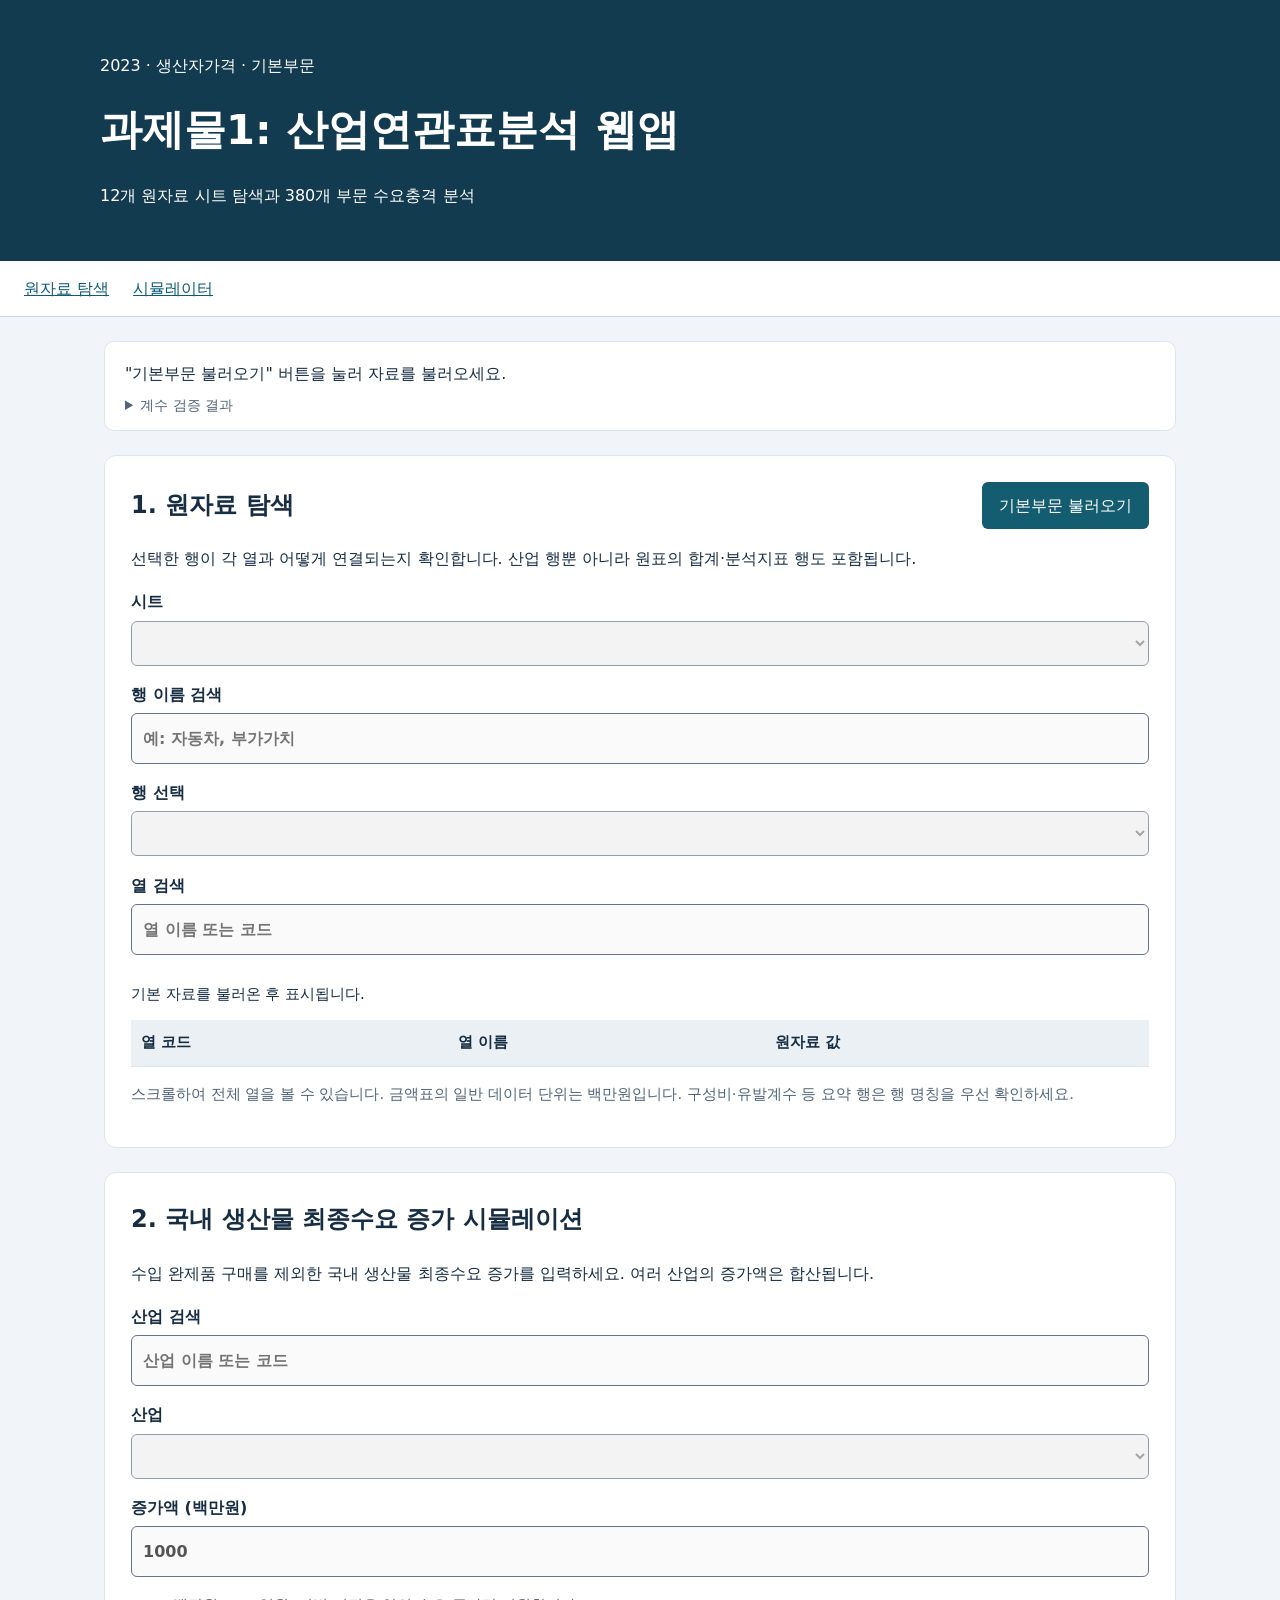
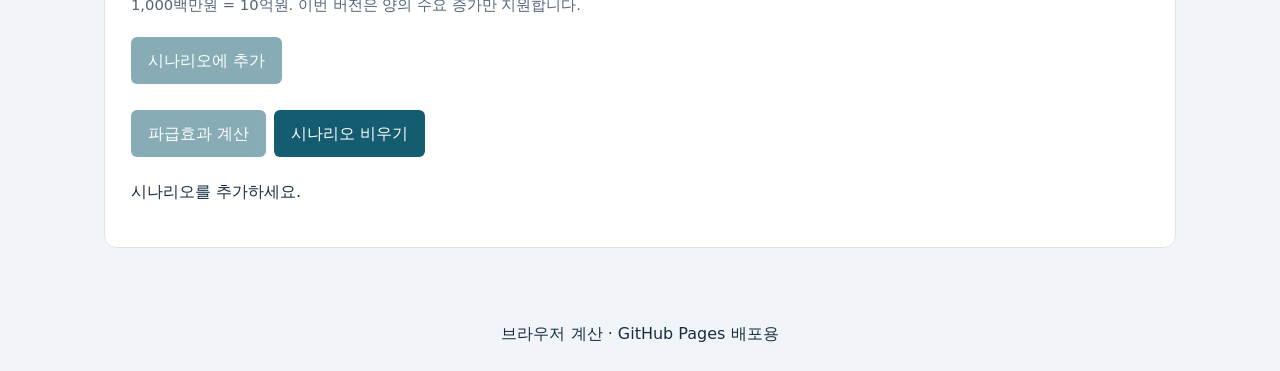
==== index.html @ 158a43f8 "Add files via upload" ====
<!DOCTYPE html>

<html lang="ko"><head><meta charset="utf-8"/><meta content="width=device-width,initial-scale=1" name="viewport"/><title>과제물1: 산업연관표분석 웹앱</title><link href="./style.css" rel="stylesheet"/><script defer="" src="./app.js"></script></head>
<body><header><p>2023 · 생산자가격 · 기본부문</p><h1>과제물1: 산업연관표분석 웹앱</h1><p>12개 원자료 시트 탐색과 380개 부문 수요충격 분석</p></header>
<nav aria-label="주요 메뉴"><a href="#explorer">원자료 탐색</a><a href="#simulation">시뮬레이터</a></nav><main>
<aside aria-label="분석 준비 상태" class="loading-status"><p id="status" role="status">"기본부문 불러오기" 버튼을 눌러 자료를 불러오세요.</p><details><summary>계수 검증 결과</summary><pre id="validation">아직 자료를 불러오지 않았습니다.</pre></details></aside>
<section id="explorer"><div class="section-heading"><h2>1. 원자료 탐색</h2><button id="load-basic" type="button">기본부문 불러오기</button></div><p>선택한 행이 각 열과 어떻게 연결되는지 확인합니다. 산업 행뿐 아니라 원표의 합계·분석지표 행도 포함됩니다.</p><label>시트<select disabled="" id="sheet"></select></label><label>행 이름 검색<input disabled="" id="row-search" placeholder="예: 자동차, 부가가치"/></label><label>행 선택<select disabled="" id="row"></select></label><p id="unit"></p><label>열 검색<input disabled="" id="col-search" placeholder="열 이름 또는 코드"/></label><div class="scroll"><table><caption id="explore-caption">기본 자료를 불러온 후 표시됩니다.</caption><thead><tr><th>열 코드</th><th>열 이름</th><th>원자료 값</th></tr></thead><tbody id="cells"></tbody></table></div><p class="note">스크롤하여 전체 열을 볼 수 있습니다. 금액표의 일반 데이터 단위는 백만원입니다. 구성비·유발계수 등 요약 행은 행 명칭을 우선 확인하세요.</p></section>
<section id="simulation"><h2>2. 국내 생산물 최종수요 증가 시뮬레이션</h2><p>수입 완제품 구매를 제외한 국내 생산물 최종수요 증가를 입력하세요. 여러 산업의 증가액은 합산됩니다.</p><label>산업 검색<input disabled="" id="sector-search" placeholder="산업 이름 또는 코드"/></label><form id="scenario"><label>산업<select disabled="" id="sector" required=""></select></label><label>증가액 (백만원)<input disabled="" id="amount" min="0.01" required="" step="any" type="number" value="1000"/></label><p class="note">1,000백만원 = 10억원. 이번 버전은 양의 수요 증가만 지원합니다.</p><button disabled="" id="add">시나리오에 추가</button></form><ul id="basket"></ul><button disabled="" id="run">파급효과 계산</button><button id="clear">시나리오 비우기</button><p id="sim-status" role="status">시나리오를 추가하세요.</p><div hidden="" id="results"><div class="cards" id="cards"></div><h3>생산유발액 상위 15개 산업</h3><div id="bars"></div><button id="download">전체 380개 산업 CSV 다운로드</button><div class="scroll"><table><caption>산업별 유발액 — 백만원, 생산유발액 내림차순</caption><thead><tr><th>코드</th><th>산업</th><th>생산</th><th>수입</th><th>부가가치</th></tr></thead><tbody id="result-rows"></tbody></table></div></div></section>
</main><footer>브라우저 계산 · GitHub Pages 배포용</footer></body></html>
---- style.css ----
*{box-sizing:border-box}html{scroll-behavior:smooth}body{margin:0;font-family:system-ui,sans-serif;background:#f1f5f9;color:#172d42;line-height:1.7}header{background:#123b50;color:white;padding:36px max(24px,calc((100vw - 1080px)/2))}header h1{font-size:clamp(1.7rem,4vw,2.6rem);margin:6px 0}nav{display:flex;gap:24px;flex-wrap:wrap;padding:14px 24px;background:#fff;border-bottom:1px solid #cbd5e1}a{color:#0d5c73}main{max-width:1120px;margin:auto;padding:24px}section{background:white;border:1px solid #dce5eb;border-radius:12px;margin-bottom:24px;padding:26px;scroll-margin-top:20px}h2{margin-top:0}label{display:block;margin:15px 0;font-weight:600}input,select{display:block;width:100%;padding:11px;border:1px solid #64748b;border-radius:6px;font:inherit;margin-top:5px}button{font:inherit;cursor:pointer;padding:10px 17px;background:#145c70;color:white;border:0;border-radius:6px;margin:5px 8px 5px 0}button:disabled{opacity:.5;cursor:wait}:focus-visible{outline:3px solid #b65c00;outline-offset:3px}.note{color:#526478;font-size:.92rem}#status{background:#eaf5f5;padding:14px;border-radius:8px}.scroll{overflow:auto;max-height:460px}table{width:100%;border-collapse:collapse;font-size:.94rem}th,td{padding:10px;border-bottom:1px solid #dce5eb;text-align:left}thead{position:sticky;top:0;background:#eaf0f4}td:last-child{font-variant-numeric:tabular-nums}caption{text-align:left;padding:12px 0}.cards{display:grid;grid-template-columns:repeat(auto-fit,minmax(180px,1fr));gap:12px}.card{padding:16px;background:#edf6f7;border-radius:8px}.card strong{display:block;font-size:1.5rem}.bar{margin:12px 0}.track{background:#edf2f7;border-radius:4px;height:12px}.fill{height:12px;background:#168179;border-radius:4px}pre{white-space:pre-wrap;overflow-wrap:anywhere;background:#f1f5f9;padding:15px}footer{text-align:center;padding:24px}#basket button{font-size:.85rem} @media(max-width:600px){main{padding:12px}section{padding:18px}nav{gap:14px}}
.loading-status{background:#fff;border:1px solid #dce5eb;border-radius:10px;padding:12px 20px;margin-bottom:24px}.loading-status #status{margin:0;background:transparent;padding:6px 0}.loading-status details{font-size:.9rem;color:#526478}

.section-heading{display:flex;align-items:center;justify-content:space-between;gap:16px;flex-wrap:wrap;margin-bottom:14px}.section-heading h2{margin:0}.section-heading button{margin:0;white-space:nowrap}
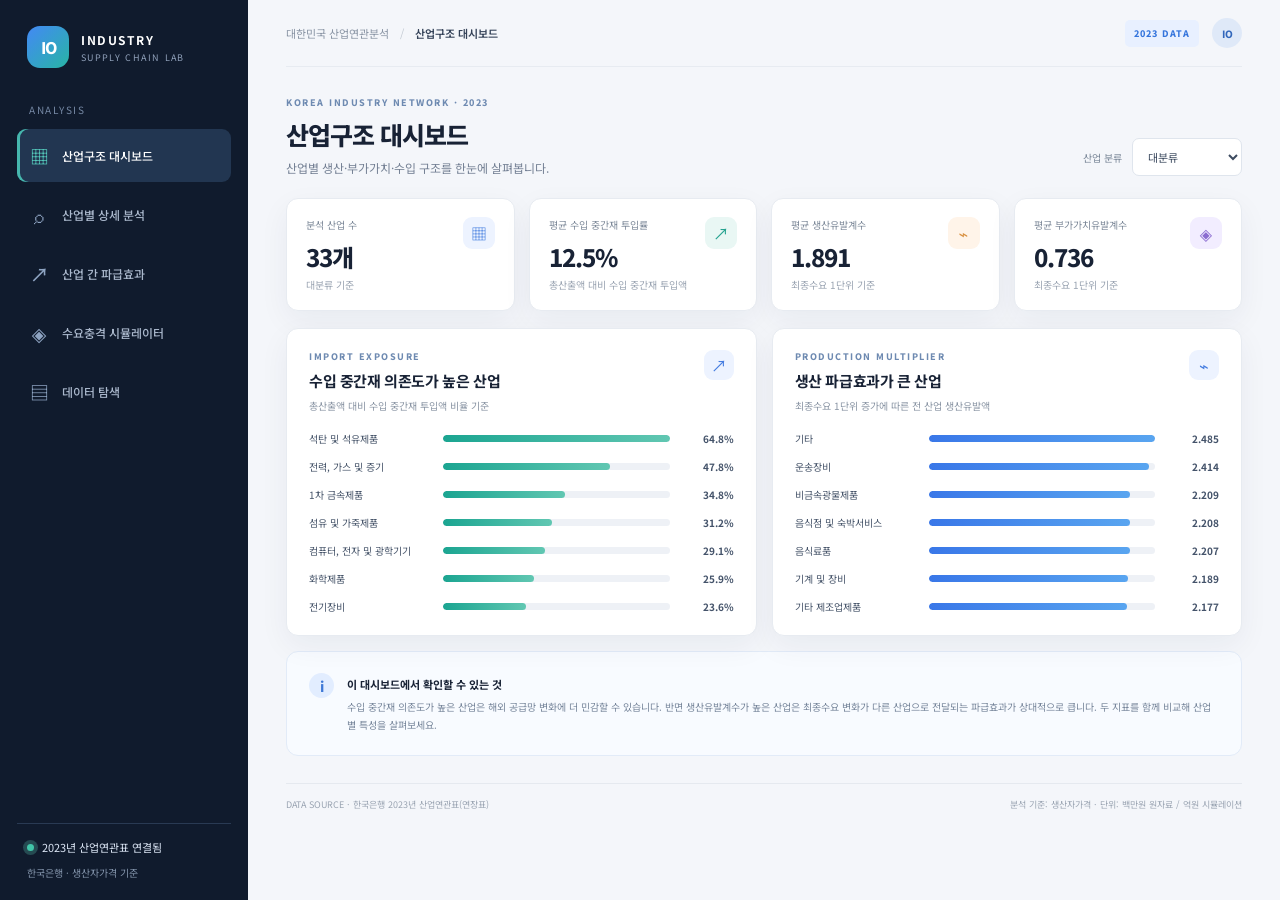
==== commit 509726fc: "Add files via upload" ====
--- a/index.html
+++ b/index.html
@@ -1,9 +1,110 @@
-<!DOCTYPE html>
+<!doctype html>
+<html lang="ko">
+<head>
+  <meta charset="utf-8">
+  <meta name="viewport" content="width=device-width, initial-scale=1">
+  <meta name="theme-color" content="#101b2d">
+  <title>산업 공급망 인사이트 | 2023 산업연관분석</title>
+  <link rel="stylesheet" href="style.css">
+</head>
+<body>
+  <div class="app-shell">
+    <aside class="sidebar">
+      <a class="brand" href="#overview" aria-label="홈">
+        <span class="brand-mark">IO</span>
+        <span><b>INDUSTRY</b><small>SUPPLY CHAIN LAB</small></span>
+      </a>
+      <div class="side-caption">ANALYSIS</div>
+      <nav class="nav-list" aria-label="주요 메뉴">
+        <button class="nav-item active" data-view="overview"><span>▦</span> 산업구조 대시보드</button>
+        <button class="nav-item" data-view="industry"><span>⌕</span> 산업별 상세 분석</button>
+        <button class="nav-item" data-view="effects"><span>↗</span> 산업 간 파급효과</button>
+        <button class="nav-item" data-view="simulator"><span>◈</span> 수요충격 시뮬레이터</button>
+        <button class="nav-item" data-view="data"><span>▤</span> 데이터 탐색</button>
+      </nav>
+      <div class="sidebar-bottom">
+        <div class="data-status"><i></i><span>2023년 산업연관표 연결됨</span></div>
+        <small>한국은행 · 생산자가격 기준</small>
+      </div>
+    </aside>
 
-<html lang="ko"><head><meta charset="utf-8"/><meta content="width=device-width,initial-scale=1" name="viewport"/><title>과제물1: 산업연관표분석 웹앱</title><link href="./style.css" rel="stylesheet"/><script defer="" src="./app.js"></script></head>
-<body><header><p>2023 · 생산자가격 · 기본부문</p><h1>과제물1: 산업연관표분석 웹앱</h1><p>12개 원자료 시트 탐색과 380개 부문 수요충격 분석</p></header>
-<nav aria-label="주요 메뉴"><a href="#explorer">원자료 탐색</a><a href="#simulation">시뮬레이터</a></nav><main>
-<aside aria-label="분석 준비 상태" class="loading-status"><p id="status" role="status">"기본부문 불러오기" 버튼을 눌러 자료를 불러오세요.</p><details><summary>계수 검증 결과</summary><pre id="validation">아직 자료를 불러오지 않았습니다.</pre></details></aside>
-<section id="explorer"><div class="section-heading"><h2>1. 원자료 탐색</h2><button id="load-basic" type="button">기본부문 불러오기</button></div><p>선택한 행이 각 열과 어떻게 연결되는지 확인합니다. 산업 행뿐 아니라 원표의 합계·분석지표 행도 포함됩니다.</p><label>시트<select disabled="" id="sheet"></select></label><label>행 이름 검색<input disabled="" id="row-search" placeholder="예: 자동차, 부가가치"/></label><label>행 선택<select disabled="" id="row"></select></label><p id="unit"></p><label>열 검색<input disabled="" id="col-search" placeholder="열 이름 또는 코드"/></label><div class="scroll"><table><caption id="explore-caption">기본 자료를 불러온 후 표시됩니다.</caption><thead><tr><th>열 코드</th><th>열 이름</th><th>원자료 값</th></tr></thead><tbody id="cells"></tbody></table></div><p class="note">스크롤하여 전체 열을 볼 수 있습니다. 금액표의 일반 데이터 단위는 백만원입니다. 구성비·유발계수 등 요약 행은 행 명칭을 우선 확인하세요.</p></section>
-<section id="simulation"><h2>2. 국내 생산물 최종수요 증가 시뮬레이션</h2><p>수입 완제품 구매를 제외한 국내 생산물 최종수요 증가를 입력하세요. 여러 산업의 증가액은 합산됩니다.</p><label>산업 검색<input disabled="" id="sector-search" placeholder="산업 이름 또는 코드"/></label><form id="scenario"><label>산업<select disabled="" id="sector" required=""></select></label><label>증가액 (백만원)<input disabled="" id="amount" min="0.01" required="" step="any" type="number" value="1000"/></label><p class="note">1,000백만원 = 10억원. 이번 버전은 양의 수요 증가만 지원합니다.</p><button disabled="" id="add">시나리오에 추가</button></form><ul id="basket"></ul><button disabled="" id="run">파급효과 계산</button><button id="clear">시나리오 비우기</button><p id="sim-status" role="status">시나리오를 추가하세요.</p><div hidden="" id="results"><div class="cards" id="cards"></div><h3>생산유발액 상위 15개 산업</h3><div id="bars"></div><button id="download">전체 380개 산업 CSV 다운로드</button><div class="scroll"><table><caption>산업별 유발액 — 백만원, 생산유발액 내림차순</caption><thead><tr><th>코드</th><th>산업</th><th>생산</th><th>수입</th><th>부가가치</th></tr></thead><tbody id="result-rows"></tbody></table></div></div></section>
-</main><footer>브라우저 계산 · GitHub Pages 배포용</footer></body></html>
+    <main class="main-content">
+      <header class="topbar">
+        <div class="crumb">대한민국 산업연관분석 <span>/</span> <b id="crumb-current">산업구조 대시보드</b></div>
+        <div class="top-meta"><span class="year-pill">2023 DATA</span><span class="avatar">IO</span></div>
+      </header>
+
+      <section class="page-heading">
+        <div><div class="eyebrow">KOREA INDUSTRY NETWORK · 2023</div><h1 id="page-title">산업구조 대시보드</h1><p id="page-desc">산업별 생산·부가가치·수입 구조를 한눈에 살펴봅니다.</p></div>
+        <label class="level-control">산업 분류
+          <select id="level-select">
+            <option value="대분류">대분류</option><option value="중분류">중분류</option><option value="소분류">소분류</option><option value="기본부문">기본부문</option>
+          </select>
+        </label>
+      </section>
+
+      <div id="loading" class="loading-panel">산업연관표 데이터를 불러오는 중입니다…</div>
+      <div id="app-content" hidden>
+        <section class="view active" id="view-overview">
+          <div class="stat-grid" id="overview-stats"></div>
+          <div class="content-grid two-col">
+            <article class="panel">
+              <div class="panel-head"><div><span class="eyebrow">IMPORT EXPOSURE</span><h2>수입 중간재 의존도가 높은 산업</h2></div><span class="panel-icon">↗</span></div>
+              <p class="panel-sub">총산출액 대비 수입 중간재 투입액 비율 기준</p>
+              <div id="top-import" class="bar-list"></div>
+            </article>
+            <article class="panel">
+              <div class="panel-head"><div><span class="eyebrow">PRODUCTION MULTIPLIER</span><h2>생산 파급효과가 큰 산업</h2></div><span class="panel-icon">⌁</span></div>
+              <p class="panel-sub">최종수요 1단위 증가에 따른 전 산업 생산유발액</p>
+              <div id="top-production" class="bar-list"></div>
+            </article>
+          </div>
+          <article class="panel insight-panel"><div class="insight-icon">i</div><div><b>이 대시보드에서 확인할 수 있는 것</b><p>수입 중간재 의존도가 높은 산업은 해외 공급망 변화에 더 민감할 수 있습니다. 반면 생산유발계수가 높은 산업은 최종수요 변화가 다른 산업으로 전달되는 파급효과가 상대적으로 큽니다. 두 지표를 함께 비교해 산업별 특성을 살펴보세요.</p></div></article>
+        </section>
+
+        <section class="view" id="view-industry">
+          <article class="panel selector-panel">
+            <div><span class="eyebrow">INDUSTRY PROFILE</span><h2>분석할 산업을 선택하세요</h2><p class="panel-sub">산업명 또는 분류 코드를 검색할 수 있습니다.</p></div>
+            <div class="search-wrap"><span>⌕</span><input id="industry-search" type="search" placeholder="예: 반도체, 자동차, 261" autocomplete="off"><select id="industry-select" aria-label="산업 선택"></select></div>
+          </article>
+          <div id="industry-profile"></div>
+        </section>
+
+        <section class="view" id="view-effects">
+          <article class="panel">
+            <div class="panel-head"><div><span class="eyebrow">INDUSTRY LINKAGE</span><h2>산업별 파급효과 순위</h2><p class="panel-sub">선택한 지표를 기준으로 산업을 비교합니다.</p></div></div>
+            <div class="toolbar"><label>비교 지표<select id="effect-metric"><option value="productionMultiplier">생산유발계수</option><option value="valueAddedMultiplier">부가가치유발계수</option><option value="importMultiplier">수입유발계수</option><option value="importInputRatio">수입 중간재 투입률</option></select></label><label>표시 개수<select id="effect-count"><option>10</option><option>15</option><option>20</option></select></label></div>
+            <div id="effect-ranking" class="bar-list ranking-list"></div>
+          </article>
+          <div class="note-line">※ 유발계수는 해당 산업의 최종수요 1단위 증가에 의해 직·간접적으로 유발되는 금액의 크기를 나타냅니다.</div>
+        </section>
+
+        <section class="view" id="view-simulator">
+          <div class="sim-layout">
+            <article class="panel sim-input">
+              <span class="eyebrow">DEMAND SHOCK MODEL</span><h2>최종수요 변화 설정</h2><p class="panel-sub">특정 산업의 최종수요가 증가했을 때의 산업 간 파급효과를 계산합니다.</p>
+              <label class="field-label" for="sim-industry">대상 산업</label><select id="sim-industry"></select>
+              <label class="field-label" for="shock-amount">최종수요 증가액 <small>(억원)</small></label><div class="amount-input"><input id="shock-amount" type="number" min="1" max="1000000" value="100" step="10"><span>억원</span></div>
+              <div class="quick-values"><button data-amount="50">50억</button><button data-amount="100">100억</button><button data-amount="500">500억</button><button data-amount="1000">1,000억</button></div>
+              <button id="run-simulation" class="primary-btn">파급효과 계산하기 <span>→</span></button>
+              <p class="tiny-note">2023년 산업연관표에 공표된 생산·부가가치·수입 유발계수를 사용합니다. 가격·기술구조가 일정하다는 산업연관분석의 가정에 따른 정태적 시뮬레이션입니다.</p>
+            </article>
+            <div class="sim-results" id="simulation-results"></div>
+          </div>
+        </section>
+
+        <section class="view" id="view-data">
+          <article class="panel">
+            <div class="panel-head"><div><span class="eyebrow">DATA EXPLORER</span><h2>산업별 지표 데이터</h2><p class="panel-sub">분류별 산업 지표를 검색하고 CSV 파일로 내려받을 수 있습니다.</p></div><button id="download-csv" class="secondary-btn">↓ CSV 다운로드</button></div>
+            <div class="toolbar"><label>산업 검색<input id="table-search" type="search" placeholder="산업명 또는 코드"></label><label>정렬 기준<select id="table-sort"><option value="importInputRatio">수입 중간재 투입률</option><option value="productionMultiplier">생산유발계수</option><option value="valueAddedMultiplier">부가가치유발계수</option><option value="importMultiplier">수입유발계수</option><option value="name">산업명</option></select></label></div>
+            <div class="table-wrap"><table><thead><tr><th>코드</th><th>산업명</th><th>생산유발</th><th>부가가치유발</th><th>수입유발</th><th>수입투입률</th></tr></thead><tbody id="data-table-body"></tbody></table></div>
+            <div id="table-count" class="table-foot"></div>
+          </article>
+        </section>
+      </div>
+      <footer class="footer"><span>DATA SOURCE · 한국은행 2023년 산업연관표(연장표)</span><span>분석 기준: 생산자가격 · 단위: 백만원 원자료 / 억원 시뮬레이션</span></footer>
+    </main>
+  </div>
+  <script src="app.js"></script>
+</body>
+</html>
--- a/style.css
+++ b/style.css
@@ -1,4 +1,5 @@
-*{box-sizing:border-box}html{scroll-behavior:smooth}body{margin:0;font-family:system-ui,sans-serif;background:#f1f5f9;color:#172d42;line-height:1.7}header{background:#123b50;color:white;padding:36px max(24px,calc((100vw - 1080px)/2))}header h1{font-size:clamp(1.7rem,4vw,2.6rem);margin:6px 0}nav{display:flex;gap:24px;flex-wrap:wrap;padding:14px 24px;background:#fff;border-bottom:1px solid #cbd5e1}a{color:#0d5c73}main{max-width:1120px;margin:auto;padding:24px}section{background:white;border:1px solid #dce5eb;border-radius:12px;margin-bottom:24px;padding:26px;scroll-margin-top:20px}h2{margin-top:0}label{display:block;margin:15px 0;font-weight:600}input,select{display:block;width:100%;padding:11px;border:1px solid #64748b;border-radius:6px;font:inherit;margin-top:5px}button{font:inherit;cursor:pointer;padding:10px 17px;background:#145c70;color:white;border:0;border-radius:6px;margin:5px 8px 5px 0}button:disabled{opacity:.5;cursor:wait}:focus-visible{outline:3px solid #b65c00;outline-offset:3px}.note{color:#526478;font-size:.92rem}#status{background:#eaf5f5;padding:14px;border-radius:8px}.scroll{overflow:auto;max-height:460px}table{width:100%;border-collapse:collapse;font-size:.94rem}th,td{padding:10px;border-bottom:1px solid #dce5eb;text-align:left}thead{position:sticky;top:0;background:#eaf0f4}td:last-child{font-variant-numeric:tabular-nums}caption{text-align:left;padding:12px 0}.cards{display:grid;grid-template-columns:repeat(auto-fit,minmax(180px,1fr));gap:12px}.card{padding:16px;background:#edf6f7;border-radius:8px}.card strong{display:block;font-size:1.5rem}.bar{margin:12px 0}.track{background:#edf2f7;border-radius:4px;height:12px}.fill{height:12px;background:#168179;border-radius:4px}pre{white-space:pre-wrap;overflow-wrap:anywhere;background:#f1f5f9;padding:15px}footer{text-align:center;padding:24px}#basket button{font-size:.85rem} @media(max-width:600px){main{padding:12px}section{padding:18px}nav{gap:14px}}
-.loading-status{background:#fff;border:1px solid #dce5eb;border-radius:10px;padding:12px 20px;margin-bottom:24px}.loading-status #status{margin:0;background:transparent;padding:6px 0}.loading-status details{font-size:.9rem;color:#526478}
-
-.section-heading{display:flex;align-items:center;justify-content:space-between;gap:16px;flex-wrap:wrap;margin-bottom:14px}.section-heading h2{margin:0}.section-heading button{margin:0;white-space:nowrap}
+@import url('https://fonts.googleapis.com/css2?family=Noto+Sans+KR:wght@400;500;600;700;800&display=swap');
+:root{--navy:#101b2d;--navy2:#182840;--ink:#182235;--muted:#748094;--line:#e7ebf1;--bg:#f4f6fa;--blue:#3977e8;--teal:#1eaa9a;--orange:#e79b48;--red:#d76d65;--white:#fff;--shadow:0 10px 30px rgba(22,39,66,.055)}
+*{box-sizing:border-box}body{margin:0;background:var(--bg);color:var(--ink);font-family:'Noto Sans KR',system-ui,sans-serif;font-size:14px}.app-shell{min-height:100vh;display:flex}.sidebar{width:248px;background:var(--navy);color:#eaf0fa;padding:26px 17px 20px;display:flex;flex-direction:column;flex-shrink:0}.brand{display:flex;align-items:center;gap:12px;padding:0 10px 34px;color:white;text-decoration:none}.brand-mark{width:42px;height:42px;border-radius:13px;background:linear-gradient(135deg,#4389f5,#28b5a5);display:grid;place-items:center;font-size:16px;font-weight:800;letter-spacing:-1px}.brand b{display:block;font-size:12px;letter-spacing:1.5px}.brand small{display:block;color:#91a2bb;font-size:9px;letter-spacing:1.35px;margin-top:3px}.side-caption{font-size:10px;letter-spacing:1.7px;color:#7588a4;padding:0 12px 12px}.nav-list{display:grid;gap:6px}.nav-item{border:0;background:transparent;color:#aab8cc;text-align:left;padding:13px 12px;border-radius:9px;font:inherit;font-size:12px;font-weight:500;cursor:pointer;display:flex;align-items:center;gap:13px;transition:.2s}.nav-item span{font-size:19px;width:20px;text-align:center;color:#8ea4c2}.nav-item:hover,.nav-item.active{background:#223651;color:white}.nav-item.active{box-shadow:inset 3px 0 #46b7ae}.nav-item.active span{color:#54c7ba}.sidebar-bottom{margin-top:auto;padding:15px 10px 0;border-top:1px solid #293a53}.data-status{display:flex;align-items:center;gap:8px;font-size:11px;color:#dce6f5}.data-status i{width:7px;height:7px;border-radius:50%;background:#41c6a9;box-shadow:0 0 0 4px #254b52}.sidebar-bottom small{display:block;color:#8293aa;font-size:10px;margin-top:10px}.main-content{min-width:0;flex:1;padding:0 38px 24px;max-width:1600px;margin:0 auto}.topbar{height:67px;display:flex;align-items:center;justify-content:space-between;border-bottom:1px solid #e7ebf1}.crumb{font-size:11px;color:#8994a4}.crumb span{padding:0 8px;color:#c2c9d2}.crumb b{color:#344258;font-weight:600}.top-meta{display:flex;align-items:center;gap:13px}.year-pill{font-size:9px;font-weight:800;letter-spacing:1px;color:#3474dc;background:#e8f0ff;border-radius:5px;padding:7px 9px}.avatar{width:30px;height:30px;background:#dfe9f8;color:#3267bb;border-radius:50%;display:grid;place-items:center;font-size:10px;font-weight:800}.page-heading{display:flex;justify-content:space-between;align-items:end;padding:29px 0 22px}.eyebrow{display:block;font-size:9px;font-weight:800;letter-spacing:1.5px;color:#6e8ab1;margin-bottom:7px}.page-heading h1{font-size:25px;letter-spacing:-1px;margin:0;font-weight:800}.page-heading p{margin:7px 0 0;color:var(--muted);font-size:12px}.level-control{font-size:10px;color:#7a8798;display:flex;align-items:center;gap:10px}.level-control select{min-width:110px}.loading-panel{background:white;padding:40px;text-align:center;border:1px solid var(--line);border-radius:12px;color:#748094}.view{display:none}.view.active{display:block}.stat-grid{display:grid;grid-template-columns:repeat(4,minmax(0,1fr));gap:14px;margin-bottom:17px}.stat-card{background:white;border:1px solid var(--line);border-radius:12px;padding:18px 19px;box-shadow:var(--shadow)}.stat-label{font-size:10px;color:#7d8999}.stat-value{font-size:24px;font-weight:800;letter-spacing:-1px;margin:7px 0 3px}.stat-caption{font-size:10px;color:#9aa4b2}.stat-icon{float:right;width:32px;height:32px;border-radius:9px;display:grid;place-items:center;font-size:16px;background:#edf3ff;color:#467fe0}.stat-card:nth-child(2) .stat-icon{background:#e9f7f4;color:#24a28f}.stat-card:nth-child(3) .stat-icon{background:#fff4e9;color:#d99142}.stat-card:nth-child(4) .stat-icon{background:#f2edff;color:#8a6bd0}.content-grid{display:grid;gap:15px}.two-col{grid-template-columns:1fr 1fr}.panel{background:white;border:1px solid var(--line);border-radius:12px;padding:21px 22px;box-shadow:var(--shadow);min-width:0}.panel-head{display:flex;justify-content:space-between;align-items:start;gap:15px}.panel h2{font-size:15px;letter-spacing:-.4px;margin:0;font-weight:700}.panel-sub{font-size:10px;color:#8a95a4;margin:7px 0 17px;line-height:1.6}.panel-icon{width:30px;height:30px;display:grid;place-items:center;border-radius:9px;background:#edf3ff;color:#447ce0;font-size:16px}.bar-list{display:grid;gap:13px}.bar-row{display:grid;grid-template-columns:minmax(100px,1.1fr) minmax(70px,2fr) 54px;align-items:center;gap:10px}.bar-name{font-size:10px;color:#47556a;white-space:nowrap;overflow:hidden;text-overflow:ellipsis}.bar-track{height:7px;border-radius:8px;background:#eef1f6;overflow:hidden}.bar-fill{height:100%;border-radius:8px;background:linear-gradient(90deg,#3977e8,#59a5f0)}.bar-fill.teal{background:linear-gradient(90deg,#1ba591,#61c7b2)}.bar-value{text-align:right;font-size:10px;font-weight:700;color:#44536a;font-variant-numeric:tabular-nums}.insight-panel{display:flex;gap:13px;align-items:flex-start;margin-top:15px;background:#f8fbff;border-color:#e2ebf8;box-shadow:none}.insight-icon{width:25px;height:25px;flex:none;border-radius:50%;background:#e2edff;color:#3e78d6;display:grid;place-items:center;font-weight:800}.insight-panel b{font-size:11px}.insight-panel p{margin:5px 0 0;color:#77869b;font-size:10px;line-height:1.8}.selector-panel{display:flex;align-items:center;justify-content:space-between;gap:20px;margin-bottom:15px}.search-wrap{display:flex;align-items:center;gap:8px;min-width:340px;border:1px solid #dfe5ed;border-radius:8px;padding:5px 8px}.search-wrap>span{font-size:19px;color:#8290a3}.search-wrap input{border:0;outline:0;min-width:90px;flex:1;font:inherit;font-size:11px}.search-wrap select{max-width:190px;border:0;background:#f5f7fa}.profile-grid{display:grid;grid-template-columns:repeat(3,1fr);gap:14px;margin-bottom:15px}.profile-kpi{background:white;border:1px solid var(--line);border-radius:11px;padding:16px 18px}.profile-kpi span{font-size:10px;color:#8390a1}.profile-kpi strong{display:block;font-size:22px;margin-top:5px;letter-spacing:-.7px}.profile-columns{display:grid;grid-template-columns:1fr 1fr;gap:15px}.list-table{width:100%;border-collapse:collapse}.list-table td{padding:10px 4px;border-bottom:1px solid #eff1f5;font-size:10px}.list-table tr:last-child td{border:0}.list-table td:last-child{text-align:right;font-weight:700;color:#40536e;font-variant-numeric:tabular-nums}.code-chip{display:inline-block;font-size:9px;padding:3px 6px;border-radius:4px;background:#f0f3f8;color:#728098;margin-right:6px}.toolbar{display:flex;align-items:end;gap:12px;margin:15px 0}.toolbar label{display:grid;gap:6px;font-size:10px;color:#78869a}.toolbar select,.toolbar input,.level-control select,.search-wrap select,.selector-panel select,.sim-input select{font:inherit;font-size:11px;color:#3d4b60;background:white;border:1px solid #dfe5ed;border-radius:7px;padding:9px 11px;outline:none}.ranking-list{margin-top:17px}.ranking-list .bar-row{grid-template-columns:30px minmax(120px,1.2fr) minmax(100px,2fr) 65px}.rank-number{font-size:10px;color:#9ba6b5;font-weight:700}.note-line{font-size:10px;color:#929dac;margin:12px 2px}.sim-layout{display:grid;grid-template-columns:minmax(280px,.85fr) minmax(0,1.5fr);gap:15px;align-items:start}.sim-input h2{margin-bottom:7px}.field-label{display:block;font-size:10px;font-weight:700;color:#526176;margin:17px 0 7px}.field-label small{font-weight:400;color:#8994a4}.sim-input>select{width:100%}.amount-input{display:flex;align-items:center;border:1px solid #dfe5ed;border-radius:8px;padding:0 12px}.amount-input input{width:100%;border:0;outline:0;padding:12px 0;font:inherit;font-size:20px;font-weight:700;color:#1e2b40}.amount-input span{font-size:11px;color:#8490a1}.quick-values{display:flex;gap:6px;margin:9px 0 17px}.quick-values button{border:1px solid #e1e6ed;background:#f8f9fb;border-radius:6px;padding:6px 10px;font-size:9px;color:#68778c;cursor:pointer}.quick-values button:hover{border-color:#9bb9ef;color:#3474dc}.primary-btn{width:100%;border:0;border-radius:8px;background:var(--navy2);color:white;padding:13px 15px;font:inherit;font-size:11px;font-weight:600;cursor:pointer;display:flex;justify-content:space-between;align-items:center}.primary-btn:hover{background:#28496e}.primary-btn span{font-size:16px}.tiny-note{font-size:9px;color:#9aa4b2;line-height:1.7;margin:14px 0 0}.sim-results{display:grid;gap:13px}.result-placeholder{background:white;border:1px dashed #d6deea;border-radius:12px;min-height:260px;display:grid;place-items:center;text-align:center;color:#8a97a9;padding:30px}.result-placeholder b{display:block;color:#53647b;font-size:12px;margin-bottom:6px}.result-cards{display:grid;grid-template-columns:repeat(3,1fr);gap:10px}.result-card{background:white;border:1px solid var(--line);border-radius:10px;padding:15px}.result-card span{font-size:9px;color:#8390a1}.result-card strong{display:block;font-size:19px;margin-top:7px;letter-spacing:-.5px}.result-card small{font-size:9px;color:#9ba5b2}.sim-breakdown{background:white;border:1px solid var(--line);border-radius:11px;padding:19px}.sim-breakdown h3{font-size:12px;margin:0 0 14px}.secondary-btn{background:#f7f9fc;border:1px solid #dfe5ed;color:#52647c;border-radius:7px;padding:8px 11px;font:inherit;font-size:10px;font-weight:500;cursor:pointer}.table-wrap{overflow:auto;border:1px solid #edf0f4;border-radius:8px}.table-wrap table{border-collapse:collapse;width:100%;min-width:680px}.table-wrap th{background:#f7f9fc;color:#718096;font-size:9px;font-weight:600;text-align:right;padding:11px 12px}.table-wrap th:nth-child(1),.table-wrap th:nth-child(2),.table-wrap td:nth-child(1),.table-wrap td:nth-child(2){text-align:left}.table-wrap td{border-top:1px solid #edf0f4;padding:10px 12px;text-align:right;font-size:10px;color:#506078;font-variant-numeric:tabular-nums}.table-wrap td:nth-child(2){font-weight:600;color:#35445a}.table-wrap tbody tr:hover{background:#f8fbff}.table-foot{font-size:9px;color:#98a2b0;text-align:right;margin-top:10px}.footer{display:flex;justify-content:space-between;gap:15px;color:#9aa4b2;font-size:9px;border-top:1px solid #e5e9ef;margin-top:27px;padding-top:14px}select:focus,input:focus{border-color:#8eb0ed!important;box-shadow:0 0 0 3px #eaf1ff}button:focus-visible{outline:3px solid #a8c6ff;outline-offset:2px}
+@media(max-width:1050px){.sidebar{width:210px}.main-content{padding:0 24px 20px}.stat-grid{grid-template-columns:repeat(2,1fr)}}
+@media(max-width:760px){.app-shell{display:block}.sidebar{width:100%;padding:12px 14px;display:block}.brand{padding:0 4px 12px}.brand-mark{width:34px;height:34px}.side-caption,.sidebar-bottom{display:none}.nav-list{display:flex;overflow-x:auto;gap:5px;padding-bottom:2px}.nav-item{white-space:nowrap;padding:9px 10px;font-size:10px}.nav-item span{font-size:15px;width:auto}.main-content{padding:0 14px 18px}.topbar{height:48px}.page-heading{padding:22px 0 17px;align-items:start;gap:10px}.page-heading h1{font-size:21px}.level-control{display:grid;gap:5px}.level-control select{min-width:85px}.stat-grid{gap:8px}.stat-card{padding:13px}.stat-value{font-size:20px}.two-col,.profile-columns,.sim-layout{grid-template-columns:1fr}.profile-grid{gap:8px}.profile-kpi{padding:12px}.profile-kpi strong{font-size:18px}.panel{padding:16px}.selector-panel{display:block}.search-wrap{min-width:0;margin-top:13px}.search-wrap select{max-width:130px}.result-cards{gap:7px}.result-card{padding:11px}.result-card strong{font-size:16px}.footer{display:grid}.bar-row{grid-template-columns:minmax(90px,1fr) minmax(50px,1.4fr) 48px}}
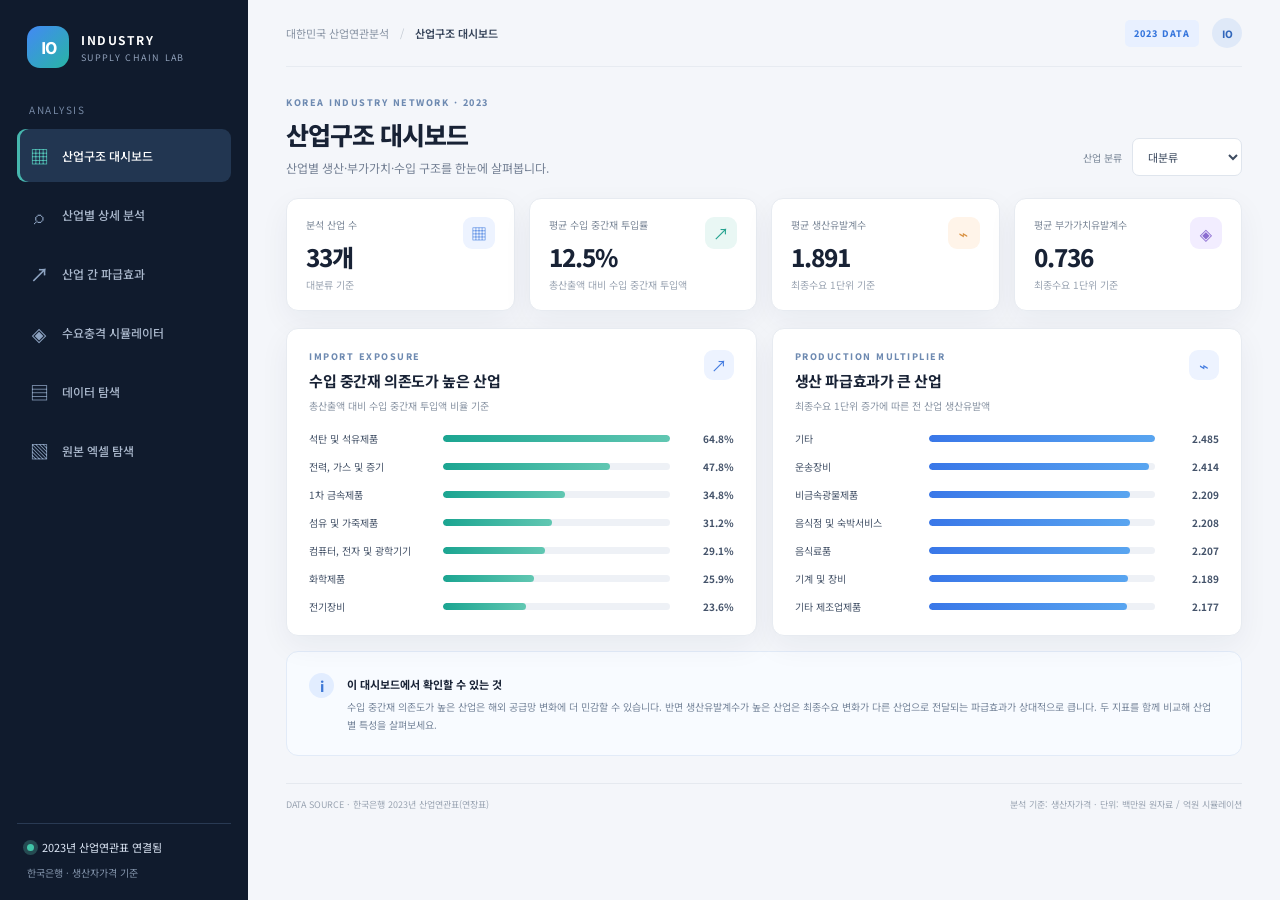
==== commit 318ed4a4: "Add files via upload" ====
--- a/index.html
+++ b/index.html
@@ -21,19 +21,18 @@
         <button class="nav-item" data-view="effects"><span>↗</span> 산업 간 파급효과</button>
         <button class="nav-item" data-view="simulator"><span>◈</span> 수요충격 시뮬레이터</button>
         <button class="nav-item" data-view="data"><span>▤</span> 데이터 탐색</button>
+        <a class="nav-item" href="excel-explorer.html" style="text-decoration:none"><span>▧</span> 원본 엑셀 탐색</a>
       </nav>
       <div class="sidebar-bottom">
         <div class="data-status"><i></i><span>2023년 산업연관표 연결됨</span></div>
         <small>한국은행 · 생산자가격 기준</small>
       </div>
     </aside>
-
     <main class="main-content">
       <header class="topbar">
         <div class="crumb">대한민국 산업연관분석 <span>/</span> <b id="crumb-current">산업구조 대시보드</b></div>
         <div class="top-meta"><span class="year-pill">2023 DATA</span><span class="avatar">IO</span></div>
       </header>
-
       <section class="page-heading">
         <div><div class="eyebrow">KOREA INDUSTRY NETWORK · 2023</div><h1 id="page-title">산업구조 대시보드</h1><p id="page-desc">산업별 생산·부가가치·수입 구조를 한눈에 살펴봅니다.</p></div>
         <label class="level-control">산업 분류
@@ -42,7 +41,6 @@
           </select>
         </label>
       </section>
-
       <div id="loading" class="loading-panel">산업연관표 데이터를 불러오는 중입니다…</div>
       <div id="app-content" hidden>
         <section class="view active" id="view-overview">
@@ -61,7 +59,6 @@
           </div>
           <article class="panel insight-panel"><div class="insight-icon">i</div><div><b>이 대시보드에서 확인할 수 있는 것</b><p>수입 중간재 의존도가 높은 산업은 해외 공급망 변화에 더 민감할 수 있습니다. 반면 생산유발계수가 높은 산업은 최종수요 변화가 다른 산업으로 전달되는 파급효과가 상대적으로 큽니다. 두 지표를 함께 비교해 산업별 특성을 살펴보세요.</p></div></article>
         </section>
-
         <section class="view" id="view-industry">
           <article class="panel selector-panel">
             <div><span class="eyebrow">INDUSTRY PROFILE</span><h2>분석할 산업을 선택하세요</h2><p class="panel-sub">산업명 또는 분류 코드를 검색할 수 있습니다.</p></div>
@@ -69,7 +66,6 @@
           </article>
           <div id="industry-profile"></div>
         </section>
-
         <section class="view" id="view-effects">
           <article class="panel">
             <div class="panel-head"><div><span class="eyebrow">INDUSTRY LINKAGE</span><h2>산업별 파급효과 순위</h2><p class="panel-sub">선택한 지표를 기준으로 산업을 비교합니다.</p></div></div>
@@ -78,7 +74,6 @@
           </article>
           <div class="note-line">※ 유발계수는 해당 산업의 최종수요 1단위 증가에 의해 직·간접적으로 유발되는 금액의 크기를 나타냅니다.</div>
         </section>
-
         <section class="view" id="view-simulator">
           <div class="sim-layout">
             <article class="panel sim-input">
@@ -92,7 +87,6 @@
             <div class="sim-results" id="simulation-results"></div>
           </div>
         </section>
-
         <section class="view" id="view-data">
           <article class="panel">
             <div class="panel-head"><div><span class="eyebrow">DATA EXPLORER</span><h2>산업별 지표 데이터</h2><p class="panel-sub">분류별 산업 지표를 검색하고 CSV 파일로 내려받을 수 있습니다.</p></div><button id="download-csv" class="secondary-btn">↓ CSV 다운로드</button></div>
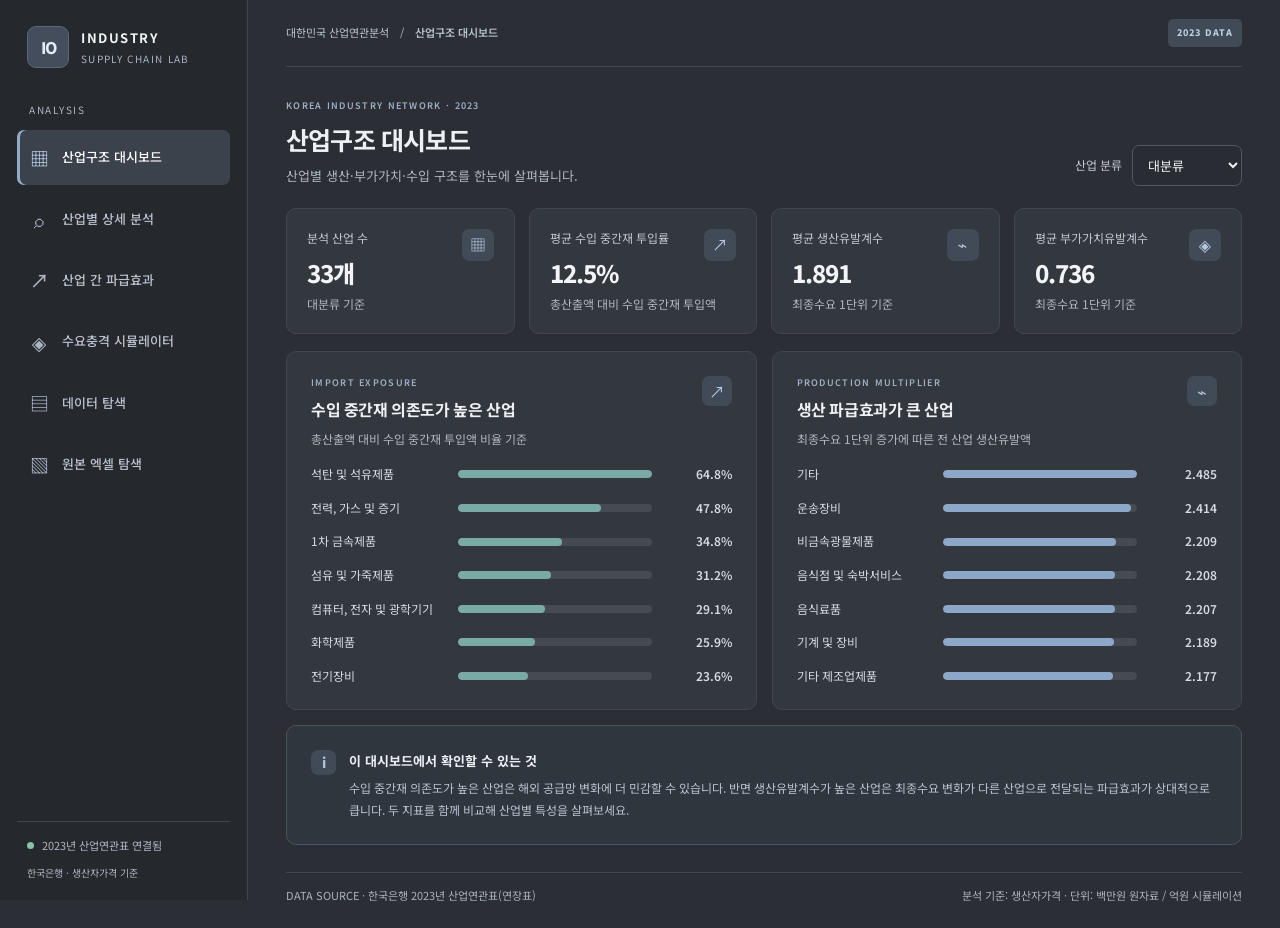
==== commit 8a9c6254: "Add files via upload" ====
--- a/index.html
+++ b/index.html
@@ -3,9 +3,9 @@
 <head>
   <meta charset="utf-8">
   <meta name="viewport" content="width=device-width, initial-scale=1">
-  <meta name="theme-color" content="#101b2d">
+  <meta name="theme-color" content="#2b2e34">
   <title>산업 공급망 인사이트 | 2023 산업연관분석</title>
-  <link rel="stylesheet" href="style.css">
+  <link rel="stylesheet" href="style.css?v=charcoal1">
 </head>
 <body>
   <div class="app-shell">
--- a/style.css
+++ b/style.css
@@ -1,5 +1,15 @@
 @import url('https://fonts.googleapis.com/css2?family=Noto+Sans+KR:wght@400;500;600;700;800&display=swap');
-:root{--navy:#101b2d;--navy2:#182840;--ink:#182235;--muted:#748094;--line:#e7ebf1;--bg:#f4f6fa;--blue:#3977e8;--teal:#1eaa9a;--orange:#e79b48;--red:#d76d65;--white:#fff;--shadow:0 10px 30px rgba(22,39,66,.055)}
-*{box-sizing:border-box}body{margin:0;background:var(--bg);color:var(--ink);font-family:'Noto Sans KR',system-ui,sans-serif;font-size:14px}.app-shell{min-height:100vh;display:flex}.sidebar{width:248px;background:var(--navy);color:#eaf0fa;padding:26px 17px 20px;display:flex;flex-direction:column;flex-shrink:0}.brand{display:flex;align-items:center;gap:12px;padding:0 10px 34px;color:white;text-decoration:none}.brand-mark{width:42px;height:42px;border-radius:13px;background:linear-gradient(135deg,#4389f5,#28b5a5);display:grid;place-items:center;font-size:16px;font-weight:800;letter-spacing:-1px}.brand b{display:block;font-size:12px;letter-spacing:1.5px}.brand small{display:block;color:#91a2bb;font-size:9px;letter-spacing:1.35px;margin-top:3px}.side-caption{font-size:10px;letter-spacing:1.7px;color:#7588a4;padding:0 12px 12px}.nav-list{display:grid;gap:6px}.nav-item{border:0;background:transparent;color:#aab8cc;text-align:left;padding:13px 12px;border-radius:9px;font:inherit;font-size:12px;font-weight:500;cursor:pointer;display:flex;align-items:center;gap:13px;transition:.2s}.nav-item span{font-size:19px;width:20px;text-align:center;color:#8ea4c2}.nav-item:hover,.nav-item.active{background:#223651;color:white}.nav-item.active{box-shadow:inset 3px 0 #46b7ae}.nav-item.active span{color:#54c7ba}.sidebar-bottom{margin-top:auto;padding:15px 10px 0;border-top:1px solid #293a53}.data-status{display:flex;align-items:center;gap:8px;font-size:11px;color:#dce6f5}.data-status i{width:7px;height:7px;border-radius:50%;background:#41c6a9;box-shadow:0 0 0 4px #254b52}.sidebar-bottom small{display:block;color:#8293aa;font-size:10px;margin-top:10px}.main-content{min-width:0;flex:1;padding:0 38px 24px;max-width:1600px;margin:0 auto}.topbar{height:67px;display:flex;align-items:center;justify-content:space-between;border-bottom:1px solid #e7ebf1}.crumb{font-size:11px;color:#8994a4}.crumb span{padding:0 8px;color:#c2c9d2}.crumb b{color:#344258;font-weight:600}.top-meta{display:flex;align-items:center;gap:13px}.year-pill{font-size:9px;font-weight:800;letter-spacing:1px;color:#3474dc;background:#e8f0ff;border-radius:5px;padding:7px 9px}.avatar{width:30px;height:30px;background:#dfe9f8;color:#3267bb;border-radius:50%;display:grid;place-items:center;font-size:10px;font-weight:800}.page-heading{display:flex;justify-content:space-between;align-items:end;padding:29px 0 22px}.eyebrow{display:block;font-size:9px;font-weight:800;letter-spacing:1.5px;color:#6e8ab1;margin-bottom:7px}.page-heading h1{font-size:25px;letter-spacing:-1px;margin:0;font-weight:800}.page-heading p{margin:7px 0 0;color:var(--muted);font-size:12px}.level-control{font-size:10px;color:#7a8798;display:flex;align-items:center;gap:10px}.level-control select{min-width:110px}.loading-panel{background:white;padding:40px;text-align:center;border:1px solid var(--line);border-radius:12px;color:#748094}.view{display:none}.view.active{display:block}.stat-grid{display:grid;grid-template-columns:repeat(4,minmax(0,1fr));gap:14px;margin-bottom:17px}.stat-card{background:white;border:1px solid var(--line);border-radius:12px;padding:18px 19px;box-shadow:var(--shadow)}.stat-label{font-size:10px;color:#7d8999}.stat-value{font-size:24px;font-weight:800;letter-spacing:-1px;margin:7px 0 3px}.stat-caption{font-size:10px;color:#9aa4b2}.stat-icon{float:right;width:32px;height:32px;border-radius:9px;display:grid;place-items:center;font-size:16px;background:#edf3ff;color:#467fe0}.stat-card:nth-child(2) .stat-icon{background:#e9f7f4;color:#24a28f}.stat-card:nth-child(3) .stat-icon{background:#fff4e9;color:#d99142}.stat-card:nth-child(4) .stat-icon{background:#f2edff;color:#8a6bd0}.content-grid{display:grid;gap:15px}.two-col{grid-template-columns:1fr 1fr}.panel{background:white;border:1px solid var(--line);border-radius:12px;padding:21px 22px;box-shadow:var(--shadow);min-width:0}.panel-head{display:flex;justify-content:space-between;align-items:start;gap:15px}.panel h2{font-size:15px;letter-spacing:-.4px;margin:0;font-weight:700}.panel-sub{font-size:10px;color:#8a95a4;margin:7px 0 17px;line-height:1.6}.panel-icon{width:30px;height:30px;display:grid;place-items:center;border-radius:9px;background:#edf3ff;color:#447ce0;font-size:16px}.bar-list{display:grid;gap:13px}.bar-row{display:grid;grid-template-columns:minmax(100px,1.1fr) minmax(70px,2fr) 54px;align-items:center;gap:10px}.bar-name{font-size:10px;color:#47556a;white-space:nowrap;overflow:hidden;text-overflow:ellipsis}.bar-track{height:7px;border-radius:8px;background:#eef1f6;overflow:hidden}.bar-fill{height:100%;border-radius:8px;background:linear-gradient(90deg,#3977e8,#59a5f0)}.bar-fill.teal{background:linear-gradient(90deg,#1ba591,#61c7b2)}.bar-value{text-align:right;font-size:10px;font-weight:700;color:#44536a;font-variant-numeric:tabular-nums}.insight-panel{display:flex;gap:13px;align-items:flex-start;margin-top:15px;background:#f8fbff;border-color:#e2ebf8;box-shadow:none}.insight-icon{width:25px;height:25px;flex:none;border-radius:50%;background:#e2edff;color:#3e78d6;display:grid;place-items:center;font-weight:800}.insight-panel b{font-size:11px}.insight-panel p{margin:5px 0 0;color:#77869b;font-size:10px;line-height:1.8}.selector-panel{display:flex;align-items:center;justify-content:space-between;gap:20px;margin-bottom:15px}.search-wrap{display:flex;align-items:center;gap:8px;min-width:340px;border:1px solid #dfe5ed;border-radius:8px;padding:5px 8px}.search-wrap>span{font-size:19px;color:#8290a3}.search-wrap input{border:0;outline:0;min-width:90px;flex:1;font:inherit;font-size:11px}.search-wrap select{max-width:190px;border:0;background:#f5f7fa}.profile-grid{display:grid;grid-template-columns:repeat(3,1fr);gap:14px;margin-bottom:15px}.profile-kpi{background:white;border:1px solid var(--line);border-radius:11px;padding:16px 18px}.profile-kpi span{font-size:10px;color:#8390a1}.profile-kpi strong{display:block;font-size:22px;margin-top:5px;letter-spacing:-.7px}.profile-columns{display:grid;grid-template-columns:1fr 1fr;gap:15px}.list-table{width:100%;border-collapse:collapse}.list-table td{padding:10px 4px;border-bottom:1px solid #eff1f5;font-size:10px}.list-table tr:last-child td{border:0}.list-table td:last-child{text-align:right;font-weight:700;color:#40536e;font-variant-numeric:tabular-nums}.code-chip{display:inline-block;font-size:9px;padding:3px 6px;border-radius:4px;background:#f0f3f8;color:#728098;margin-right:6px}.toolbar{display:flex;align-items:end;gap:12px;margin:15px 0}.toolbar label{display:grid;gap:6px;font-size:10px;color:#78869a}.toolbar select,.toolbar input,.level-control select,.search-wrap select,.selector-panel select,.sim-input select{font:inherit;font-size:11px;color:#3d4b60;background:white;border:1px solid #dfe5ed;border-radius:7px;padding:9px 11px;outline:none}.ranking-list{margin-top:17px}.ranking-list .bar-row{grid-template-columns:30px minmax(120px,1.2fr) minmax(100px,2fr) 65px}.rank-number{font-size:10px;color:#9ba6b5;font-weight:700}.note-line{font-size:10px;color:#929dac;margin:12px 2px}.sim-layout{display:grid;grid-template-columns:minmax(280px,.85fr) minmax(0,1.5fr);gap:15px;align-items:start}.sim-input h2{margin-bottom:7px}.field-label{display:block;font-size:10px;font-weight:700;color:#526176;margin:17px 0 7px}.field-label small{font-weight:400;color:#8994a4}.sim-input>select{width:100%}.amount-input{display:flex;align-items:center;border:1px solid #dfe5ed;border-radius:8px;padding:0 12px}.amount-input input{width:100%;border:0;outline:0;padding:12px 0;font:inherit;font-size:20px;font-weight:700;color:#1e2b40}.amount-input span{font-size:11px;color:#8490a1}.quick-values{display:flex;gap:6px;margin:9px 0 17px}.quick-values button{border:1px solid #e1e6ed;background:#f8f9fb;border-radius:6px;padding:6px 10px;font-size:9px;color:#68778c;cursor:pointer}.quick-values button:hover{border-color:#9bb9ef;color:#3474dc}.primary-btn{width:100%;border:0;border-radius:8px;background:var(--navy2);color:white;padding:13px 15px;font:inherit;font-size:11px;font-weight:600;cursor:pointer;display:flex;justify-content:space-between;align-items:center}.primary-btn:hover{background:#28496e}.primary-btn span{font-size:16px}.tiny-note{font-size:9px;color:#9aa4b2;line-height:1.7;margin:14px 0 0}.sim-results{display:grid;gap:13px}.result-placeholder{background:white;border:1px dashed #d6deea;border-radius:12px;min-height:260px;display:grid;place-items:center;text-align:center;color:#8a97a9;padding:30px}.result-placeholder b{display:block;color:#53647b;font-size:12px;margin-bottom:6px}.result-cards{display:grid;grid-template-columns:repeat(3,1fr);gap:10px}.result-card{background:white;border:1px solid var(--line);border-radius:10px;padding:15px}.result-card span{font-size:9px;color:#8390a1}.result-card strong{display:block;font-size:19px;margin-top:7px;letter-spacing:-.5px}.result-card small{font-size:9px;color:#9ba5b2}.sim-breakdown{background:white;border:1px solid var(--line);border-radius:11px;padding:19px}.sim-breakdown h3{font-size:12px;margin:0 0 14px}.secondary-btn{background:#f7f9fc;border:1px solid #dfe5ed;color:#52647c;border-radius:7px;padding:8px 11px;font:inherit;font-size:10px;font-weight:500;cursor:pointer}.table-wrap{overflow:auto;border:1px solid #edf0f4;border-radius:8px}.table-wrap table{border-collapse:collapse;width:100%;min-width:680px}.table-wrap th{background:#f7f9fc;color:#718096;font-size:9px;font-weight:600;text-align:right;padding:11px 12px}.table-wrap th:nth-child(1),.table-wrap th:nth-child(2),.table-wrap td:nth-child(1),.table-wrap td:nth-child(2){text-align:left}.table-wrap td{border-top:1px solid #edf0f4;padding:10px 12px;text-align:right;font-size:10px;color:#506078;font-variant-numeric:tabular-nums}.table-wrap td:nth-child(2){font-weight:600;color:#35445a}.table-wrap tbody tr:hover{background:#f8fbff}.table-foot{font-size:9px;color:#98a2b0;text-align:right;margin-top:10px}.footer{display:flex;justify-content:space-between;gap:15px;color:#9aa4b2;font-size:9px;border-top:1px solid #e5e9ef;margin-top:27px;padding-top:14px}select:focus,input:focus{border-color:#8eb0ed!important;box-shadow:0 0 0 3px #eaf1ff}button:focus-visible{outline:3px solid #a8c6ff;outline-offset:2px}
+:root{--navy:#25292f;--navy2:#25292f;--ink:#25292f;--muted:#b9c1cc;--line:#34383f;--bg:#30343a;--blue:#b9c1cc;--teal:#b9c1cc;--orange:#aab2be;--red:#b9c1cc;--#30343a:#30343a;--shadow:0 10px 30px rgba(22,39,66,.055)}
+*{box-sizing:border-box}body{margin:0;background:var(--bg);color:var(--ink);font-family:'Noto Sans KR',system-ui,sans-serif;font-size:14px}.app-shell{min-height:100vh;display:flex}.sidebar{width:248px;background:var(--navy);color:#34383f;padding:26px 17px 20px;display:flex;flex-direction:column;flex-shrink:0}.brand{display:flex;align-items:center;gap:12px;padding:0 10px 34px;color:#30343a;text-decoration:none}.brand-mark{width:42px;height:42px;border-radius:13px;background:linear-gradient(135deg,#b9c1cc,#aab2be);display:grid;place-items:center;font-size:16px;font-weight:800;letter-spacing:-1px}.brand b{display:block;font-size:12px;letter-spacing:1.5px}.brand small{display:block;color:#aab2be;font-size:9px;letter-spacing:1.35px;margin-top:3px}.side-caption{font-size:10px;letter-spacing:1.7px;color:#b9c1cc;padding:0 12px 12px}.nav-list{display:grid;gap:6px}.nav-item{border:0;background:transparent;color:#aab2be;text-align:left;padding:13px 12px;border-radius:9px;font:inherit;font-size:12px;font-weight:500;cursor:pointer;display:flex;align-items:center;gap:13px;transition:.2s}.nav-item span{font-size:19px;width:20px;text-align:center;color:#aab2be}.nav-item:hover,.nav-item.active{background:#25292f;color:#30343a}.nav-item.active{box-shadow:inset 3px 0 #aab2be}.nav-item.active span{color:#aab2be}.sidebar-bottom{margin-top:auto;padding:15px 10px 0;border-top:1px solid #25292f}.data-status{display:flex;align-items:center;gap:8px;font-size:11px;color:#34383f}.data-status i{width:7px;height:7px;border-radius:50%;background:#aab2be;box-shadow:0 0 0 4px #9eafc5}.sidebar-bottom small{display:block;color:#aab2be;font-size:10px;margin-top:10px}.main-content{min-width:0;flex:1;padding:0 38px 24px;max-width:1600px;margin:0 auto}.topbar{height:67px;display:flex;align-items:center;justify-content:space-between;border-bottom:1px solid #34383f}.crumb{font-size:11px;color:#aab2be}.crumb span{padding:0 8px;color:#454a52}.crumb b{color:#25292f;font-weight:600}.top-meta{display:flex;align-items:center;gap:13px}.year-pill{font-size:9px;font-weight:800;letter-spacing:1px;color:#b9c1cc;background:#34383f;border-radius:5px;padding:7px 9px}.avatar{width:30px;height:30px;background:#34383f;color:#9eafc5;border-radius:50%;display:grid;place-items:center;font-size:10px;font-weight:800}.page-heading{display:flex;justify-content:space-between;align-items:end;padding:29px 0 22px}.eyebrow{display:block;font-size:9px;font-weight:800;letter-spacing:1.5px;color:#b9c1cc;margin-bottom:7px}.page-heading h1{font-size:25px;letter-spacing:-1px;margin:0;font-weight:800}.page-heading p{margin:7px 0 0;color:var(--muted);font-size:12px}.level-control{font-size:10px;color:#b9c1cc;display:flex;align-items:center;gap:10px}.level-control select{min-width:110px}.loading-panel{background:#30343a;padding:40px;text-align:center;border:1px solid var(--line);border-radius:12px;color:#b9c1cc}.view{display:none}.view.active{display:block}.stat-grid{display:grid;grid-template-columns:repeat(4,minmax(0,1fr));gap:14px;margin-bottom:17px}.stat-card{background:#30343a;border:1px solid var(--line);border-radius:12px;padding:18px 19px;box-shadow:none}.stat-label{font-size:10px;color:#b9c1cc}.stat-value{font-size:24px;font-weight:800;letter-spacing:-1px;margin:7px 0 3px}.stat-caption{font-size:10px;color:#aab2be}.stat-icon{float:right;width:32px;height:32px;border-radius:9px;display:grid;place-items:center;font-size:16px;background:#34383f;color:#b9c1cc}.stat-card:nth-child(2) .stat-icon{background:#34383f;color:#b9c1cc}.stat-card:nth-child(3) .stat-icon{background:#34383f;color:#aab2be}.stat-card:nth-child(4) .stat-icon{background:#34383f;color:#b9c1cc}.content-grid{display:grid;gap:15px}.two-col{grid-template-columns:1fr 1fr}.panel{background:#30343a;border:1px solid var(--line);border-radius:12px;padding:21px 22px;box-shadow:none;min-width:0}.panel-head{display:flex;justify-content:space-between;align-items:start;gap:15px}.panel h2{font-size:15px;letter-spacing:-.4px;margin:0;font-weight:700}.panel-sub{font-size:10px;color:#aab2be;margin:7px 0 17px;line-height:1.6}.panel-icon{width:30px;height:30px;display:grid;place-items:center;border-radius:9px;background:#34383f;color:#b9c1cc;font-size:16px}.bar-list{display:grid;gap:13px}.bar-row{display:grid;grid-template-columns:minmax(100px,1.1fr) minmax(70px,2fr) 54px;align-items:center;gap:10px}.bar-name{font-size:10px;color:#9eafc5;white-space:nowrap;overflow:hidden;text-overflow:ellipsis}.bar-track{height:7px;border-radius:8px;background:#30343a;overflow:hidden}.bar-fill{height:100%;border-radius:8px;background:linear-gradient(90deg,#b9c1cc,#aab2be)}.bar-fill.teal{background:linear-gradient(90deg,#b9c1cc,#aab2be)}.bar-value{text-align:right;font-size:10px;font-weight:700;color:#9eafc5;font-variant-numeric:tabular-nums}.insight-panel{display:flex;gap:13px;align-items:flex-start;margin-top:15px;background:#30343a;border-color:#34383f;box-shadow:none}.insight-icon{width:25px;height:25px;flex:none;border-radius:50%;background:#34383f;color:#b9c1cc;display:grid;place-items:center;font-weight:800}.insight-panel b{font-size:11px}.insight-panel p{margin:5px 0 0;color:#b9c1cc;font-size:10px;line-height:1.8}.selector-panel{display:flex;align-items:center;justify-content:space-between;gap:20px;margin-bottom:15px}.search-wrap{display:flex;align-items:center;gap:8px;min-width:340px;border:1px solid #34383f;border-radius:8px;padding:5px 8px}.search-wrap>span{font-size:19px;color:#b9c1cc}.search-wrap input{border:0;outline:0;min-width:90px;flex:1;font:inherit;font-size:11px}.search-wrap select{max-width:190px;border:0;background:#30343a}.profile-grid{display:grid;grid-template-columns:repeat(3,1fr);gap:14px;margin-bottom:15px}.profile-kpi{background:#30343a;border:1px solid var(--line);border-radius:11px;padding:16px 18px}.profile-kpi span{font-size:10px;color:#b9c1cc}.profile-kpi strong{display:block;font-size:22px;margin-top:5px;letter-spacing:-.7px}.profile-columns{display:grid;grid-template-columns:1fr 1fr;gap:15px}.list-table{width:100%;border-collapse:collapse}.list-table td{padding:10px 4px;border-bottom:1px solid #30343a;font-size:10px}.list-table tr:last-child td{border:0}.list-table td:last-child{text-align:right;font-weight:700;color:#9eafc5;font-variant-numeric:tabular-nums}.code-chip{display:inline-block;font-size:9px;padding:3px 6px;border-radius:4px;background:#30343a;color:#b9c1cc;margin-right:6px}.toolbar{display:flex;align-items:end;gap:12px;margin:15px 0}.toolbar label{display:grid;gap:6px;font-size:10px;color:#b9c1cc}.toolbar select,.toolbar input,.level-control select,.search-wrap select,.selector-panel select,.sim-input select{font:inherit;font-size:11px;color:#9eafc5;background:#30343a;border:1px solid #34383f;border-radius:7px;padding:9px 11px;outline:none}.ranking-list{margin-top:17px}.ranking-list .bar-row{grid-template-columns:30px minmax(120px,1.2fr) minmax(100px,2fr) 65px}.rank-number{font-size:10px;color:#aab2be;font-weight:700}.note-line{font-size:10px;color:#aab2be;margin:12px 2px}.sim-layout{display:grid;grid-template-columns:minmax(280px,.85fr) minmax(0,1.5fr);gap:15px;align-items:start}.sim-input h2{margin-bottom:7px}.field-label{display:block;font-size:10px;font-weight:700;color:#9eafc5;margin:17px 0 7px}.field-label small{font-weight:400;color:#aab2be}.sim-input>select{width:100%}.amount-input{display:flex;align-items:center;border:1px solid #34383f;border-radius:8px;padding:0 12px}.amount-input input{width:100%;border:0;outline:0;padding:12px 0;font:inherit;font-size:20px;font-weight:700;color:#25292f}.amount-input span{font-size:11px;color:#b9c1cc}.quick-values{display:flex;gap:6px;margin:9px 0 17px}.quick-values button{border:1px solid #34383f;background:#30343a;border-radius:6px;padding:6px 10px;font-size:9px;color:#b9c1cc;cursor:pointer}.quick-values button:hover{border-color:#aab2be;color:#b9c1cc}.primary-btn{width:100%;border:0;border-radius:8px;background:var(--navy2);color:#30343a;padding:13px 15px;font:inherit;font-size:11px;font-weight:600;cursor:pointer;display:flex;justify-content:space-between;align-items:center}.primary-btn:hover{background:#9eafc5}.primary-btn span{font-size:16px}.tiny-note{font-size:9px;color:#aab2be;line-height:1.7;margin:14px 0 0}.sim-results{display:grid;gap:13px}.result-placeholder{background:#30343a;border:1px dashed #454a52;border-radius:12px;min-height:260px;display:grid;place-items:center;text-align:center;color:#aab2be;padding:30px}.result-placeholder b{display:block;color:#9eafc5;font-size:12px;margin-bottom:6px}.result-cards{display:grid;grid-template-columns:repeat(3,1fr);gap:10px}.result-card{background:#30343a;border:1px solid var(--line);border-radius:10px;padding:15px}.result-card span{font-size:9px;color:#b9c1cc}.result-card strong{display:block;font-size:19px;margin-top:7px;letter-spacing:-.5px}.result-card small{font-size:9px;color:#aab2be}.sim-breakdown{background:#30343a;border:1px solid var(--line);border-radius:11px;padding:19px}.sim-breakdown h3{font-size:12px;margin:0 0 14px}.secondary-btn{background:#30343a;border:1px solid #34383f;color:#9eafc5;border-radius:7px;padding:8px 11px;font:inherit;font-size:10px;font-weight:500;cursor:pointer}.table-wrap{overflow:auto;border:1px solid #30343a;border-radius:8px}.table-wrap table{border-collapse:collapse;width:100%;min-width:680px}.table-wrap th{background:#30343a;color:#b9c1cc;font-size:9px;font-weight:600;text-align:right;padding:11px 12px}.table-wrap th:nth-child(1),.table-wrap th:nth-child(2),.table-wrap td:nth-child(1),.table-wrap td:nth-child(2){text-align:left}.table-wrap td{border-top:1px solid #30343a;padding:10px 12px;text-align:right;font-size:10px;color:#9eafc5;font-variant-numeric:tabular-nums}.table-wrap td:nth-child(2){font-weight:600;color:#9eafc5}.table-wrap tbody tr:hover{background:#30343a}.table-foot{font-size:9px;color:#aab2be;text-align:right;margin-top:10px}.footer{display:flex;justify-content:space-between;gap:15px;color:#aab2be;font-size:9px;border-top:1px solid #34383f;margin-top:27px;padding-top:14px}select:focus,input:focus{border-color:#aab2be!important;box-shadow:0 0 0 3px #34383f}button:focus-visible{outline:3px solid #454a52;outline-offset:2px}
 @media(max-width:1050px){.sidebar{width:210px}.main-content{padding:0 24px 20px}.stat-grid{grid-template-columns:repeat(2,1fr)}}
 @media(max-width:760px){.app-shell{display:block}.sidebar{width:100%;padding:12px 14px;display:block}.brand{padding:0 4px 12px}.brand-mark{width:34px;height:34px}.side-caption,.sidebar-bottom{display:none}.nav-list{display:flex;overflow-x:auto;gap:5px;padding-bottom:2px}.nav-item{white-space:nowrap;padding:9px 10px;font-size:10px}.nav-item span{font-size:15px;width:auto}.main-content{padding:0 14px 18px}.topbar{height:48px}.page-heading{padding:22px 0 17px;align-items:start;gap:10px}.page-heading h1{font-size:21px}.level-control{display:grid;gap:5px}.level-control select{min-width:85px}.stat-grid{gap:8px}.stat-card{padding:13px}.stat-value{font-size:20px}.two-col,.profile-columns,.sim-layout{grid-template-columns:1fr}.profile-grid{gap:8px}.profile-kpi{padding:12px}.profile-kpi strong{font-size:18px}.panel{padding:16px}.selector-panel{display:block}.search-wrap{min-width:0;margin-top:13px}.search-wrap select{max-width:130px}.result-cards{gap:7px}.result-card{padding:11px}.result-card strong{font-size:16px}.footer{display:grid}.bar-row{grid-template-columns:minmax(90px,1fr) minmax(50px,1.4fr) 48px}}
+
+/* Charcoal workspace — shared visual language */
+:root{color-scheme:dark;--navy:#25282d;--navy2:#444f60;--ink:#edf0f4;--muted:#aeb6c1;--line:#41464e;--bg:#2b2e34;--blue:#91abc9;--teal:#81b7b1;--white:#30343a;--shadow:none}
+body{font-size:14px;line-height:1.55}button,a,input,select{ -webkit-tap-highlight-color:transparent}button,a{transition:background-color .15s,color .15s,border-color .15s}button:focus-visible,a:focus-visible,input:focus-visible,select:focus-visible{outline:2px solid #a4c0e3;outline-offset:3px;box-shadow:none}button:disabled{opacity:.45;cursor:not-allowed} [hidden]{display:none!important}
+.brand{color:#f1f3f6}.brand-mark{background:#434d5c;color:#e3ebf5;border:1px solid #596778;border-radius:9px}.brand small{color:#aab4c1}.eyebrow{color:#9eafc5;font-weight:600;letter-spacing:1.3px}.panel,.stat-card,.profile-kpi,.result-card,.sim-breakdown,.loading-panel,.notice,.result-placeholder{background:#33373e;border:1px solid #41464e;border-radius:10px;box-shadow:none}.panel h2,.panel-title h2{font-size:16px;color:#edf0f4}.panel-sub,.stat-caption,.tiny-note,.note-line,.footnote,.notice p,.status,.table-foot{color:#aeb6c1;font-size:12px}.stat-label,.profile-kpi span,.result-card span,.result-card small,.field-label,.toolbar label,.level-control,.controls label{color:#c0c7d1;font-size:12px}.stat-value,.profile-kpi strong,.result-card strong{color:#f2f4f7;font-variant-numeric:tabular-nums;overflow-wrap:anywhere}.stat-icon,.panel-icon,.stat-card:nth-child(n) .stat-icon,.insight-icon{background:#414a57;color:#b4c6dc;border-radius:7px}.bar-track{background:#464b53;height:8px}.bar-fill{background:#8da7c8}.bar-fill.teal{background:#79aaa6}.bar-name,.bar-value,.rank-number,.list-table td,.list-table td:last-child{color:#d4dae2;font-size:12px}.bar-value{font-weight:600}.bar-row{grid-template-columns:minmax(100px,1.2fr) minmax(55px,1.7fr) 70px}.insight-panel,.notice{background:#30363e;border-color:#485463}.insight-panel p{font-size:12px;color:#b8c2ce}.insight-panel b,.notice b{font-size:13px}.code-chip,.notice code,.step-tag,.year-pill,.avatar{background:#414a57;color:#c1d0e3}.toolbar select,.toolbar input,.level-control select,.search-wrap select,.selector-panel select,.sim-input select,.controls select,.controls input,.search-wrap,.amount-input{background:#292d33;border:1px solid #515762;color:#edf0f4;font-size:13px}.search-wrap input,.amount-input input{background:transparent;color:#edf0f4}.search-wrap input{font-size:13px}.amount-input input{font-size:22px}.primary-btn,.primary{background:#91abc9;color:#202832;font-size:13px;font-weight:700}.primary-btn:hover,.primary:hover{background:#b1c6df}.secondary-btn,.secondary,.quick-values button{background:#3a4048;border:1px solid #535b66;color:#e0e5ec;font-size:12px}.secondary-btn:hover,.secondary:hover,.quick-values button:hover{background:#485260;color:#fff}.table-wrap{border-color:#454a52}.table-wrap th{background:#292d33;color:#c1cad6;font-size:12px;border-color:#454a52}.table-wrap td,.table-wrap td:nth-child(2){color:#d7dde5;font-size:12px;border-color:#454a52}.table-wrap tbody tr:hover,.table-wrap tr:hover td{background:#3d444e}.footer{color:#aab2be;border-color:#41464e;font-size:11px}.status.error{color:#ffaaa5}.status.success{color:#a1d6bc}.row-index{background:#292d33;color:#aab2be!important}.summary-card,.sheet-meta{background:#292d33;border-color:#41464e;color:#c5ced9}.summary-card span,.column-tools,.pagination,.or-line,.file-picker{color:#b8c2ce;font-size:12px}.back-link{color:#d4deeb}.file-picker input{color:#d4deeb}.topbar{border-color:#41464e}.crumb,.crumb b,.crumb span{color:#b8c2ce}.page-heading h1,.intro h1{font-weight:700;letter-spacing:-.8px}.page-heading p,.intro p{font-size:13px}.nav-item{font-size:13px;color:#b9c1cc;border-radius:7px}.nav-item span{color:#aab6c6}.nav-item:hover,.nav-item.active{background:#3b424c;color:#f2f4f7}.nav-item.active{box-shadow:inset 3px 0 #91abc9}.nav-item.active span{color:#b4c9e3}.sidebar{border-right:1px solid #41464e}.sidebar-bottom{border-color:#41464e}.data-status,.sidebar-bottom small,.side-caption{color:#aeb6c1}.data-status i{background:#8bc3aa;box-shadow:none}.brand b{font-size:13px}.brand small{font-size:10px}.result-placeholder b{color:#d5dde8}.result-placeholder{color:#b0bac8}.sim-breakdown h3{font-size:14px}.quick-values{flex-wrap:wrap}.toolbar{flex-wrap:wrap}.table-wrap td{font-variant-numeric:tabular-nums}.panel-sub{line-height:1.6}.list-table td{border-color:#454a52}.or-line:before,.or-line:after{background:#454a52}.file-picker{border-color:#626c7a}.top-meta .avatar{display:none}
+@media(min-width:761px){.sidebar{position:sticky;top:0;height:100vh;overflow:auto}.main-content{padding-top:0}.stat-card{padding:20px}.page-heading{padding-top:32px}.panel{padding:24px}.bar-list{gap:15px}}
+@media(max-width:760px){.sidebar{border-right:0;border-bottom:1px solid #41464e}.nav-item{font-size:12px}.page-heading{flex-wrap:wrap}.profile-grid,.result-cards{grid-template-columns:repeat(auto-fit,minmax(120px,1fr))}.ranking-list .bar-row{grid-template-columns:22px minmax(80px,1fr) minmax(45px,1fr) 58px}.bar-row{grid-template-columns:minmax(80px,1fr) minmax(40px,1fr) 58px}.bar-name,.bar-value{font-size:11px}.topbar .crumb{font-size:10px}.stat-value{font-size:19px}.stat-card{padding:12px}.stat-icon{width:26px;height:26px}.search-wrap{flex-wrap:wrap}.search-wrap select{max-width:100%}.footer{font-size:10px}}
+@media(prefers-reduced-motion:reduce){*{transition:none!important}}
+
+.brand,.brand b{color:#f1f3f6}.topbar{color:#edf0f4}.field-label small,.amount-input span,.search-wrap>span{color:#b8c2ce}.panel-title h2,.summary-card strong{color:#edf0f4}.stat-card:nth-child(n) .stat-icon{background:#414a57;color:#b4c6dc}.back-link:hover{color:#fff}.search-wrap input::placeholder,.toolbar input::placeholder,.controls input::placeholder{color:#aab2be}.file-picker input::file-selector-button{background:#414a57;color:#edf0f4;border:1px solid #596778;border-radius:5px;padding:5px 8px}.nav-item.active{color:#fff}.bar-fill.teal{background:#79aaa6}
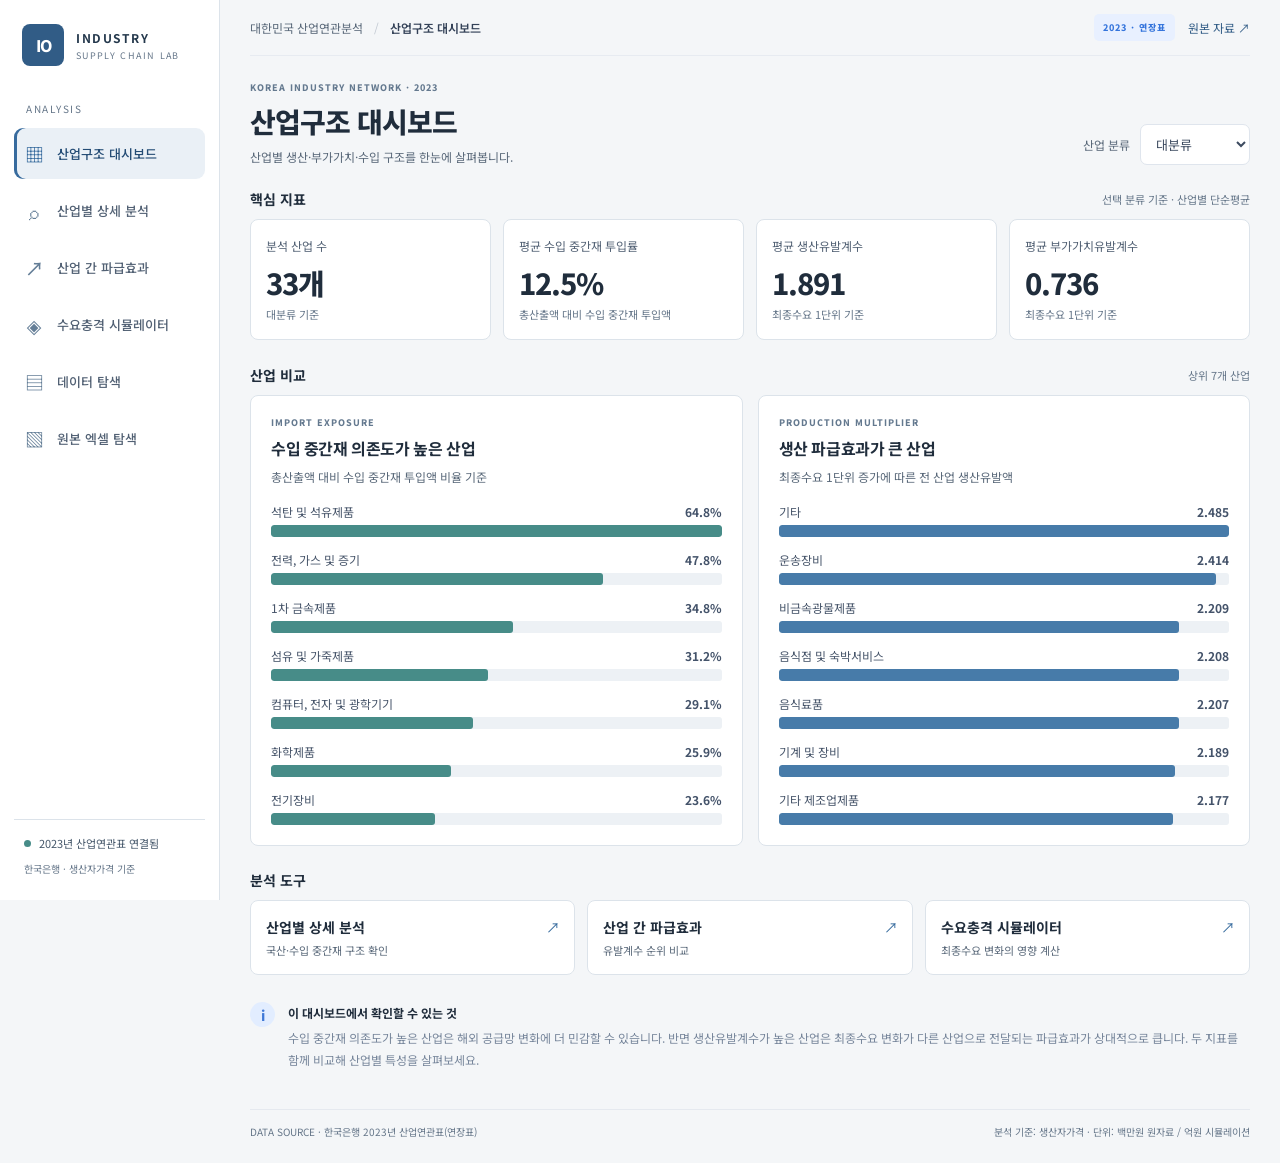
==== commit cb0fdd82: "Add files via upload" ====
--- a/index.html
+++ b/index.html
@@ -3,9 +3,9 @@
 <head>
   <meta charset="utf-8">
   <meta name="viewport" content="width=device-width, initial-scale=1">
-  <meta name="theme-color" content="#2b2e34">
+  <meta name="theme-color" content="#f5f7fa">
   <title>산업 공급망 인사이트 | 2023 산업연관분석</title>
-  <link rel="stylesheet" href="style.css?v=charcoal1">
+  <link rel="stylesheet" href="style.css">
 </head>
 <body>
   <div class="app-shell">
@@ -31,7 +31,7 @@
     <main class="main-content">
       <header class="topbar">
         <div class="crumb">대한민국 산업연관분석 <span>/</span> <b id="crumb-current">산업구조 대시보드</b></div>
-        <div class="top-meta"><span class="year-pill">2023 DATA</span><span class="avatar">IO</span></div>
+        <div class="top-meta"><span class="year-pill">2023 · 연장표</span><a class="source-link" href="excel-explorer.html">원본 자료 ↗</a></div>
       </header>
       <section class="page-heading">
         <div><div class="eyebrow">KOREA INDUSTRY NETWORK · 2023</div><h1 id="page-title">산업구조 대시보드</h1><p id="page-desc">산업별 생산·부가가치·수입 구조를 한눈에 살펴봅니다.</p></div>
@@ -44,8 +44,8 @@
       <div id="loading" class="loading-panel">산업연관표 데이터를 불러오는 중입니다…</div>
       <div id="app-content" hidden>
         <section class="view active" id="view-overview">
-          <div class="stat-grid" id="overview-stats"></div>
-          <div class="content-grid two-col">
+          <div class="section-label">핵심 지표 <span>선택 분류 기준 · 산업별 단순평균</span></div><div class="stat-grid" id="overview-stats"></div><div class="section-label">산업 비교 <span>상위 7개 산업</span></div>
+          <div class="content-grid two-col dashboard-charts">
             <article class="panel">
               <div class="panel-head"><div><span class="eyebrow">IMPORT EXPOSURE</span><h2>수입 중간재 의존도가 높은 산업</h2></div><span class="panel-icon">↗</span></div>
               <p class="panel-sub">총산출액 대비 수입 중간재 투입액 비율 기준</p>
@@ -57,7 +57,7 @@
               <div id="top-production" class="bar-list"></div>
             </article>
           </div>
-          <article class="panel insight-panel"><div class="insight-icon">i</div><div><b>이 대시보드에서 확인할 수 있는 것</b><p>수입 중간재 의존도가 높은 산업은 해외 공급망 변화에 더 민감할 수 있습니다. 반면 생산유발계수가 높은 산업은 최종수요 변화가 다른 산업으로 전달되는 파급효과가 상대적으로 큽니다. 두 지표를 함께 비교해 산업별 특성을 살펴보세요.</p></div></article>
+          <div class="section-label lower-label">분석 도구</div><div class="tool-grid"><button data-jump="industry"><b>산업별 상세 분석</b><small>국산·수입 중간재 구조 확인</small><span>↗</span></button><button data-jump="effects"><b>산업 간 파급효과</b><small>유발계수 순위 비교</small><span>↗</span></button><button data-jump="simulator"><b>수요충격 시뮬레이터</b><small>최종수요 변화의 영향 계산</small><span>↗</span></button></div><article class="panel insight-panel"><div class="insight-icon">i</div><div><b>이 대시보드에서 확인할 수 있는 것</b><p>수입 중간재 의존도가 높은 산업은 해외 공급망 변화에 더 민감할 수 있습니다. 반면 생산유발계수가 높은 산업은 최종수요 변화가 다른 산업으로 전달되는 파급효과가 상대적으로 큽니다. 두 지표를 함께 비교해 산업별 특성을 살펴보세요.</p></div></article>
         </section>
         <section class="view" id="view-industry">
           <article class="panel selector-panel">
--- a/style.css
+++ b/style.css
@@ -1,15 +1,11 @@
 @import url('https://fonts.googleapis.com/css2?family=Noto+Sans+KR:wght@400;500;600;700;800&display=swap');
-:root{--navy:#25292f;--navy2:#25292f;--ink:#25292f;--muted:#b9c1cc;--line:#34383f;--bg:#30343a;--blue:#b9c1cc;--teal:#b9c1cc;--orange:#aab2be;--red:#b9c1cc;--#30343a:#30343a;--shadow:0 10px 30px rgba(22,39,66,.055)}
-*{box-sizing:border-box}body{margin:0;background:var(--bg);color:var(--ink);font-family:'Noto Sans KR',system-ui,sans-serif;font-size:14px}.app-shell{min-height:100vh;display:flex}.sidebar{width:248px;background:var(--navy);color:#34383f;padding:26px 17px 20px;display:flex;flex-direction:column;flex-shrink:0}.brand{display:flex;align-items:center;gap:12px;padding:0 10px 34px;color:#30343a;text-decoration:none}.brand-mark{width:42px;height:42px;border-radius:13px;background:linear-gradient(135deg,#b9c1cc,#aab2be);display:grid;place-items:center;font-size:16px;font-weight:800;letter-spacing:-1px}.brand b{display:block;font-size:12px;letter-spacing:1.5px}.brand small{display:block;color:#aab2be;font-size:9px;letter-spacing:1.35px;margin-top:3px}.side-caption{font-size:10px;letter-spacing:1.7px;color:#b9c1cc;padding:0 12px 12px}.nav-list{display:grid;gap:6px}.nav-item{border:0;background:transparent;color:#aab2be;text-align:left;padding:13px 12px;border-radius:9px;font:inherit;font-size:12px;font-weight:500;cursor:pointer;display:flex;align-items:center;gap:13px;transition:.2s}.nav-item span{font-size:19px;width:20px;text-align:center;color:#aab2be}.nav-item:hover,.nav-item.active{background:#25292f;color:#30343a}.nav-item.active{box-shadow:inset 3px 0 #aab2be}.nav-item.active span{color:#aab2be}.sidebar-bottom{margin-top:auto;padding:15px 10px 0;border-top:1px solid #25292f}.data-status{display:flex;align-items:center;gap:8px;font-size:11px;color:#34383f}.data-status i{width:7px;height:7px;border-radius:50%;background:#aab2be;box-shadow:0 0 0 4px #9eafc5}.sidebar-bottom small{display:block;color:#aab2be;font-size:10px;margin-top:10px}.main-content{min-width:0;flex:1;padding:0 38px 24px;max-width:1600px;margin:0 auto}.topbar{height:67px;display:flex;align-items:center;justify-content:space-between;border-bottom:1px solid #34383f}.crumb{font-size:11px;color:#aab2be}.crumb span{padding:0 8px;color:#454a52}.crumb b{color:#25292f;font-weight:600}.top-meta{display:flex;align-items:center;gap:13px}.year-pill{font-size:9px;font-weight:800;letter-spacing:1px;color:#b9c1cc;background:#34383f;border-radius:5px;padding:7px 9px}.avatar{width:30px;height:30px;background:#34383f;color:#9eafc5;border-radius:50%;display:grid;place-items:center;font-size:10px;font-weight:800}.page-heading{display:flex;justify-content:space-between;align-items:end;padding:29px 0 22px}.eyebrow{display:block;font-size:9px;font-weight:800;letter-spacing:1.5px;color:#b9c1cc;margin-bottom:7px}.page-heading h1{font-size:25px;letter-spacing:-1px;margin:0;font-weight:800}.page-heading p{margin:7px 0 0;color:var(--muted);font-size:12px}.level-control{font-size:10px;color:#b9c1cc;display:flex;align-items:center;gap:10px}.level-control select{min-width:110px}.loading-panel{background:#30343a;padding:40px;text-align:center;border:1px solid var(--line);border-radius:12px;color:#b9c1cc}.view{display:none}.view.active{display:block}.stat-grid{display:grid;grid-template-columns:repeat(4,minmax(0,1fr));gap:14px;margin-bottom:17px}.stat-card{background:#30343a;border:1px solid var(--line);border-radius:12px;padding:18px 19px;box-shadow:none}.stat-label{font-size:10px;color:#b9c1cc}.stat-value{font-size:24px;font-weight:800;letter-spacing:-1px;margin:7px 0 3px}.stat-caption{font-size:10px;color:#aab2be}.stat-icon{float:right;width:32px;height:32px;border-radius:9px;display:grid;place-items:center;font-size:16px;background:#34383f;color:#b9c1cc}.stat-card:nth-child(2) .stat-icon{background:#34383f;color:#b9c1cc}.stat-card:nth-child(3) .stat-icon{background:#34383f;color:#aab2be}.stat-card:nth-child(4) .stat-icon{background:#34383f;color:#b9c1cc}.content-grid{display:grid;gap:15px}.two-col{grid-template-columns:1fr 1fr}.panel{background:#30343a;border:1px solid var(--line);border-radius:12px;padding:21px 22px;box-shadow:none;min-width:0}.panel-head{display:flex;justify-content:space-between;align-items:start;gap:15px}.panel h2{font-size:15px;letter-spacing:-.4px;margin:0;font-weight:700}.panel-sub{font-size:10px;color:#aab2be;margin:7px 0 17px;line-height:1.6}.panel-icon{width:30px;height:30px;display:grid;place-items:center;border-radius:9px;background:#34383f;color:#b9c1cc;font-size:16px}.bar-list{display:grid;gap:13px}.bar-row{display:grid;grid-template-columns:minmax(100px,1.1fr) minmax(70px,2fr) 54px;align-items:center;gap:10px}.bar-name{font-size:10px;color:#9eafc5;white-space:nowrap;overflow:hidden;text-overflow:ellipsis}.bar-track{height:7px;border-radius:8px;background:#30343a;overflow:hidden}.bar-fill{height:100%;border-radius:8px;background:linear-gradient(90deg,#b9c1cc,#aab2be)}.bar-fill.teal{background:linear-gradient(90deg,#b9c1cc,#aab2be)}.bar-value{text-align:right;font-size:10px;font-weight:700;color:#9eafc5;font-variant-numeric:tabular-nums}.insight-panel{display:flex;gap:13px;align-items:flex-start;margin-top:15px;background:#30343a;border-color:#34383f;box-shadow:none}.insight-icon{width:25px;height:25px;flex:none;border-radius:50%;background:#34383f;color:#b9c1cc;display:grid;place-items:center;font-weight:800}.insight-panel b{font-size:11px}.insight-panel p{margin:5px 0 0;color:#b9c1cc;font-size:10px;line-height:1.8}.selector-panel{display:flex;align-items:center;justify-content:space-between;gap:20px;margin-bottom:15px}.search-wrap{display:flex;align-items:center;gap:8px;min-width:340px;border:1px solid #34383f;border-radius:8px;padding:5px 8px}.search-wrap>span{font-size:19px;color:#b9c1cc}.search-wrap input{border:0;outline:0;min-width:90px;flex:1;font:inherit;font-size:11px}.search-wrap select{max-width:190px;border:0;background:#30343a}.profile-grid{display:grid;grid-template-columns:repeat(3,1fr);gap:14px;margin-bottom:15px}.profile-kpi{background:#30343a;border:1px solid var(--line);border-radius:11px;padding:16px 18px}.profile-kpi span{font-size:10px;color:#b9c1cc}.profile-kpi strong{display:block;font-size:22px;margin-top:5px;letter-spacing:-.7px}.profile-columns{display:grid;grid-template-columns:1fr 1fr;gap:15px}.list-table{width:100%;border-collapse:collapse}.list-table td{padding:10px 4px;border-bottom:1px solid #30343a;font-size:10px}.list-table tr:last-child td{border:0}.list-table td:last-child{text-align:right;font-weight:700;color:#9eafc5;font-variant-numeric:tabular-nums}.code-chip{display:inline-block;font-size:9px;padding:3px 6px;border-radius:4px;background:#30343a;color:#b9c1cc;margin-right:6px}.toolbar{display:flex;align-items:end;gap:12px;margin:15px 0}.toolbar label{display:grid;gap:6px;font-size:10px;color:#b9c1cc}.toolbar select,.toolbar input,.level-control select,.search-wrap select,.selector-panel select,.sim-input select{font:inherit;font-size:11px;color:#9eafc5;background:#30343a;border:1px solid #34383f;border-radius:7px;padding:9px 11px;outline:none}.ranking-list{margin-top:17px}.ranking-list .bar-row{grid-template-columns:30px minmax(120px,1.2fr) minmax(100px,2fr) 65px}.rank-number{font-size:10px;color:#aab2be;font-weight:700}.note-line{font-size:10px;color:#aab2be;margin:12px 2px}.sim-layout{display:grid;grid-template-columns:minmax(280px,.85fr) minmax(0,1.5fr);gap:15px;align-items:start}.sim-input h2{margin-bottom:7px}.field-label{display:block;font-size:10px;font-weight:700;color:#9eafc5;margin:17px 0 7px}.field-label small{font-weight:400;color:#aab2be}.sim-input>select{width:100%}.amount-input{display:flex;align-items:center;border:1px solid #34383f;border-radius:8px;padding:0 12px}.amount-input input{width:100%;border:0;outline:0;padding:12px 0;font:inherit;font-size:20px;font-weight:700;color:#25292f}.amount-input span{font-size:11px;color:#b9c1cc}.quick-values{display:flex;gap:6px;margin:9px 0 17px}.quick-values button{border:1px solid #34383f;background:#30343a;border-radius:6px;padding:6px 10px;font-size:9px;color:#b9c1cc;cursor:pointer}.quick-values button:hover{border-color:#aab2be;color:#b9c1cc}.primary-btn{width:100%;border:0;border-radius:8px;background:var(--navy2);color:#30343a;padding:13px 15px;font:inherit;font-size:11px;font-weight:600;cursor:pointer;display:flex;justify-content:space-between;align-items:center}.primary-btn:hover{background:#9eafc5}.primary-btn span{font-size:16px}.tiny-note{font-size:9px;color:#aab2be;line-height:1.7;margin:14px 0 0}.sim-results{display:grid;gap:13px}.result-placeholder{background:#30343a;border:1px dashed #454a52;border-radius:12px;min-height:260px;display:grid;place-items:center;text-align:center;color:#aab2be;padding:30px}.result-placeholder b{display:block;color:#9eafc5;font-size:12px;margin-bottom:6px}.result-cards{display:grid;grid-template-columns:repeat(3,1fr);gap:10px}.result-card{background:#30343a;border:1px solid var(--line);border-radius:10px;padding:15px}.result-card span{font-size:9px;color:#b9c1cc}.result-card strong{display:block;font-size:19px;margin-top:7px;letter-spacing:-.5px}.result-card small{font-size:9px;color:#aab2be}.sim-breakdown{background:#30343a;border:1px solid var(--line);border-radius:11px;padding:19px}.sim-breakdown h3{font-size:12px;margin:0 0 14px}.secondary-btn{background:#30343a;border:1px solid #34383f;color:#9eafc5;border-radius:7px;padding:8px 11px;font:inherit;font-size:10px;font-weight:500;cursor:pointer}.table-wrap{overflow:auto;border:1px solid #30343a;border-radius:8px}.table-wrap table{border-collapse:collapse;width:100%;min-width:680px}.table-wrap th{background:#30343a;color:#b9c1cc;font-size:9px;font-weight:600;text-align:right;padding:11px 12px}.table-wrap th:nth-child(1),.table-wrap th:nth-child(2),.table-wrap td:nth-child(1),.table-wrap td:nth-child(2){text-align:left}.table-wrap td{border-top:1px solid #30343a;padding:10px 12px;text-align:right;font-size:10px;color:#9eafc5;font-variant-numeric:tabular-nums}.table-wrap td:nth-child(2){font-weight:600;color:#9eafc5}.table-wrap tbody tr:hover{background:#30343a}.table-foot{font-size:9px;color:#aab2be;text-align:right;margin-top:10px}.footer{display:flex;justify-content:space-between;gap:15px;color:#aab2be;font-size:9px;border-top:1px solid #34383f;margin-top:27px;padding-top:14px}select:focus,input:focus{border-color:#aab2be!important;box-shadow:0 0 0 3px #34383f}button:focus-visible{outline:3px solid #454a52;outline-offset:2px}
+:root{--navy:#101b2d;--navy2:#182840;--ink:#182235;--muted:#748094;--line:#e7ebf1;--bg:#f4f6fa;--blue:#3977e8;--teal:#1eaa9a;--orange:#e79b48;--red:#d76d65;--white:#fff;--shadow:0 10px 30px rgba(22,39,66,.055)}
+*{box-sizing:border-box}body{margin:0;background:var(--bg);color:var(--ink);font-family:'Noto Sans KR',system-ui,sans-serif;font-size:14px}.app-shell{min-height:100vh;display:flex}.sidebar{width:248px;background:var(--navy);color:#eaf0fa;padding:26px 17px 20px;display:flex;flex-direction:column;flex-shrink:0}.brand{display:flex;align-items:center;gap:12px;padding:0 10px 34px;color:white;text-decoration:none}.brand-mark{width:42px;height:42px;border-radius:13px;background:linear-gradient(135deg,#4389f5,#28b5a5);display:grid;place-items:center;font-size:16px;font-weight:800;letter-spacing:-1px}.brand b{display:block;font-size:12px;letter-spacing:1.5px}.brand small{display:block;color:#91a2bb;font-size:9px;letter-spacing:1.35px;margin-top:3px}.side-caption{font-size:10px;letter-spacing:1.7px;color:#7588a4;padding:0 12px 12px}.nav-list{display:grid;gap:6px}.nav-item{border:0;background:transparent;color:#aab8cc;text-align:left;padding:13px 12px;border-radius:9px;font:inherit;font-size:12px;font-weight:500;cursor:pointer;display:flex;align-items:center;gap:13px;transition:.2s}.nav-item span{font-size:19px;width:20px;text-align:center;color:#8ea4c2}.nav-item:hover,.nav-item.active{background:#223651;color:white}.nav-item.active{box-shadow:inset 3px 0 #46b7ae}.nav-item.active span{color:#54c7ba}.sidebar-bottom{margin-top:auto;padding:15px 10px 0;border-top:1px solid #293a53}.data-status{display:flex;align-items:center;gap:8px;font-size:11px;color:#dce6f5}.data-status i{width:7px;height:7px;border-radius:50%;background:#41c6a9;box-shadow:0 0 0 4px #254b52}.sidebar-bottom small{display:block;color:#8293aa;font-size:10px;margin-top:10px}.main-content{min-width:0;flex:1;padding:0 38px 24px;max-width:1600px;margin:0 auto}.topbar{height:67px;display:flex;align-items:center;justify-content:space-between;border-bottom:1px solid #e7ebf1}.crumb{font-size:11px;color:#8994a4}.crumb span{padding:0 8px;color:#c2c9d2}.crumb b{color:#344258;font-weight:600}.top-meta{display:flex;align-items:center;gap:13px}.year-pill{font-size:9px;font-weight:800;letter-spacing:1px;color:#3474dc;background:#e8f0ff;border-radius:5px;padding:7px 9px}.avatar{width:30px;height:30px;background:#dfe9f8;color:#3267bb;border-radius:50%;display:grid;place-items:center;font-size:10px;font-weight:800}.page-heading{display:flex;justify-content:space-between;align-items:end;padding:29px 0 22px}.eyebrow{display:block;font-size:9px;font-weight:800;letter-spacing:1.5px;color:#6e8ab1;margin-bottom:7px}.page-heading h1{font-size:25px;letter-spacing:-1px;margin:0;font-weight:800}.page-heading p{margin:7px 0 0;color:var(--muted);font-size:12px}.level-control{font-size:10px;color:#7a8798;display:flex;align-items:center;gap:10px}.level-control select{min-width:110px}.loading-panel{background:white;padding:40px;text-align:center;border:1px solid var(--line);border-radius:12px;color:#748094}.view{display:none}.view.active{display:block}.stat-grid{display:grid;grid-template-columns:repeat(4,minmax(0,1fr));gap:14px;margin-bottom:17px}.stat-card{background:white;border:1px solid var(--line);border-radius:12px;padding:18px 19px;box-shadow:var(--shadow)}.stat-label{font-size:10px;color:#7d8999}.stat-value{font-size:24px;font-weight:800;letter-spacing:-1px;margin:7px 0 3px}.stat-caption{font-size:10px;color:#9aa4b2}.stat-icon{float:right;width:32px;height:32px;border-radius:9px;display:grid;place-items:center;font-size:16px;background:#edf3ff;color:#467fe0}.stat-card:nth-child(2) .stat-icon{background:#e9f7f4;color:#24a28f}.stat-card:nth-child(3) .stat-icon{background:#fff4e9;color:#d99142}.stat-card:nth-child(4) .stat-icon{background:#f2edff;color:#8a6bd0}.content-grid{display:grid;gap:15px}.two-col{grid-template-columns:1fr 1fr}.panel{background:white;border:1px solid var(--line);border-radius:12px;padding:21px 22px;box-shadow:var(--shadow);min-width:0}.panel-head{display:flex;justify-content:space-between;align-items:start;gap:15px}.panel h2{font-size:15px;letter-spacing:-.4px;margin:0;font-weight:700}.panel-sub{font-size:10px;color:#8a95a4;margin:7px 0 17px;line-height:1.6}.panel-icon{width:30px;height:30px;display:grid;place-items:center;border-radius:9px;background:#edf3ff;color:#447ce0;font-size:16px}.bar-list{display:grid;gap:13px}.bar-row{display:grid;grid-template-columns:minmax(100px,1.1fr) minmax(70px,2fr) 54px;align-items:center;gap:10px}.bar-name{font-size:10px;color:#47556a;white-space:nowrap;overflow:hidden;text-overflow:ellipsis}.bar-track{height:7px;border-radius:8px;background:#eef1f6;overflow:hidden}.bar-fill{height:100%;border-radius:8px;background:linear-gradient(90deg,#3977e8,#59a5f0)}.bar-fill.teal{background:linear-gradient(90deg,#1ba591,#61c7b2)}.bar-value{text-align:right;font-size:10px;font-weight:700;color:#44536a;font-variant-numeric:tabular-nums}.insight-panel{display:flex;gap:13px;align-items:flex-start;margin-top:15px;background:#f8fbff;border-color:#e2ebf8;box-shadow:none}.insight-icon{width:25px;height:25px;flex:none;border-radius:50%;background:#e2edff;color:#3e78d6;display:grid;place-items:center;font-weight:800}.insight-panel b{font-size:11px}.insight-panel p{margin:5px 0 0;color:#77869b;font-size:10px;line-height:1.8}.selector-panel{display:flex;align-items:center;justify-content:space-between;gap:20px;margin-bottom:15px}.search-wrap{display:flex;align-items:center;gap:8px;min-width:340px;border:1px solid #dfe5ed;border-radius:8px;padding:5px 8px}.search-wrap>span{font-size:19px;color:#8290a3}.search-wrap input{border:0;outline:0;min-width:90px;flex:1;font:inherit;font-size:11px}.search-wrap select{max-width:190px;border:0;background:#f5f7fa}.profile-grid{display:grid;grid-template-columns:repeat(3,1fr);gap:14px;margin-bottom:15px}.profile-kpi{background:white;border:1px solid var(--line);border-radius:11px;padding:16px 18px}.profile-kpi span{font-size:10px;color:#8390a1}.profile-kpi strong{display:block;font-size:22px;margin-top:5px;letter-spacing:-.7px}.profile-columns{display:grid;grid-template-columns:1fr 1fr;gap:15px}.list-table{width:100%;border-collapse:collapse}.list-table td{padding:10px 4px;border-bottom:1px solid #eff1f5;font-size:10px}.list-table tr:last-child td{border:0}.list-table td:last-child{text-align:right;font-weight:700;color:#40536e;font-variant-numeric:tabular-nums}.code-chip{display:inline-block;font-size:9px;padding:3px 6px;border-radius:4px;background:#f0f3f8;color:#728098;margin-right:6px}.toolbar{display:flex;align-items:end;gap:12px;margin:15px 0}.toolbar label{display:grid;gap:6px;font-size:10px;color:#78869a}.toolbar select,.toolbar input,.level-control select,.search-wrap select,.selector-panel select,.sim-input select{font:inherit;font-size:11px;color:#3d4b60;background:white;border:1px solid #dfe5ed;border-radius:7px;padding:9px 11px;outline:none}.ranking-list{margin-top:17px}.ranking-list .bar-row{grid-template-columns:30px minmax(120px,1.2fr) minmax(100px,2fr) 65px}.rank-number{font-size:10px;color:#9ba6b5;font-weight:700}.note-line{font-size:10px;color:#929dac;margin:12px 2px}.sim-layout{display:grid;grid-template-columns:minmax(280px,.85fr) minmax(0,1.5fr);gap:15px;align-items:start}.sim-input h2{margin-bottom:7px}.field-label{display:block;font-size:10px;font-weight:700;color:#526176;margin:17px 0 7px}.field-label small{font-weight:400;color:#8994a4}.sim-input>select{width:100%}.amount-input{display:flex;align-items:center;border:1px solid #dfe5ed;border-radius:8px;padding:0 12px}.amount-input input{width:100%;border:0;outline:0;padding:12px 0;font:inherit;font-size:20px;font-weight:700;color:#1e2b40}.amount-input span{font-size:11px;color:#8490a1}.quick-values{display:flex;gap:6px;margin:9px 0 17px}.quick-values button{border:1px solid #e1e6ed;background:#f8f9fb;border-radius:6px;padding:6px 10px;font-size:9px;color:#68778c;cursor:pointer}.quick-values button:hover{border-color:#9bb9ef;color:#3474dc}.primary-btn{width:100%;border:0;border-radius:8px;background:var(--navy2);color:white;padding:13px 15px;font:inherit;font-size:11px;font-weight:600;cursor:pointer;display:flex;justify-content:space-between;align-items:center}.primary-btn:hover{background:#28496e}.primary-btn span{font-size:16px}.tiny-note{font-size:9px;color:#9aa4b2;line-height:1.7;margin:14px 0 0}.sim-results{display:grid;gap:13px}.result-placeholder{background:white;border:1px dashed #d6deea;border-radius:12px;min-height:260px;display:grid;place-items:center;text-align:center;color:#8a97a9;padding:30px}.result-placeholder b{display:block;color:#53647b;font-size:12px;margin-bottom:6px}.result-cards{display:grid;grid-template-columns:repeat(3,1fr);gap:10px}.result-card{background:white;border:1px solid var(--line);border-radius:10px;padding:15px}.result-card span{font-size:9px;color:#8390a1}.result-card strong{display:block;font-size:19px;margin-top:7px;letter-spacing:-.5px}.result-card small{font-size:9px;color:#9ba5b2}.sim-breakdown{background:white;border:1px solid var(--line);border-radius:11px;padding:19px}.sim-breakdown h3{font-size:12px;margin:0 0 14px}.secondary-btn{background:#f7f9fc;border:1px solid #dfe5ed;color:#52647c;border-radius:7px;padding:8px 11px;font:inherit;font-size:10px;font-weight:500;cursor:pointer}.table-wrap{overflow:auto;border:1px solid #edf0f4;border-radius:8px}.table-wrap table{border-collapse:collapse;width:100%;min-width:680px}.table-wrap th{background:#f7f9fc;color:#718096;font-size:9px;font-weight:600;text-align:right;padding:11px 12px}.table-wrap th:nth-child(1),.table-wrap th:nth-child(2),.table-wrap td:nth-child(1),.table-wrap td:nth-child(2){text-align:left}.table-wrap td{border-top:1px solid #edf0f4;padding:10px 12px;text-align:right;font-size:10px;color:#506078;font-variant-numeric:tabular-nums}.table-wrap td:nth-child(2){font-weight:600;color:#35445a}.table-wrap tbody tr:hover{background:#f8fbff}.table-foot{font-size:9px;color:#98a2b0;text-align:right;margin-top:10px}.footer{display:flex;justify-content:space-between;gap:15px;color:#9aa4b2;font-size:9px;border-top:1px solid #e5e9ef;margin-top:27px;padding-top:14px}select:focus,input:focus{border-color:#8eb0ed!important;box-shadow:0 0 0 3px #eaf1ff}button:focus-visible{outline:3px solid #a8c6ff;outline-offset:2px}
 @media(max-width:1050px){.sidebar{width:210px}.main-content{padding:0 24px 20px}.stat-grid{grid-template-columns:repeat(2,1fr)}}
 @media(max-width:760px){.app-shell{display:block}.sidebar{width:100%;padding:12px 14px;display:block}.brand{padding:0 4px 12px}.brand-mark{width:34px;height:34px}.side-caption,.sidebar-bottom{display:none}.nav-list{display:flex;overflow-x:auto;gap:5px;padding-bottom:2px}.nav-item{white-space:nowrap;padding:9px 10px;font-size:10px}.nav-item span{font-size:15px;width:auto}.main-content{padding:0 14px 18px}.topbar{height:48px}.page-heading{padding:22px 0 17px;align-items:start;gap:10px}.page-heading h1{font-size:21px}.level-control{display:grid;gap:5px}.level-control select{min-width:85px}.stat-grid{gap:8px}.stat-card{padding:13px}.stat-value{font-size:20px}.two-col,.profile-columns,.sim-layout{grid-template-columns:1fr}.profile-grid{gap:8px}.profile-kpi{padding:12px}.profile-kpi strong{font-size:18px}.panel{padding:16px}.selector-panel{display:block}.search-wrap{min-width:0;margin-top:13px}.search-wrap select{max-width:130px}.result-cards{gap:7px}.result-card{padding:11px}.result-card strong{font-size:16px}.footer{display:grid}.bar-row{grid-template-columns:minmax(90px,1fr) minmax(50px,1.4fr) 48px}}
 
-/* Charcoal workspace — shared visual language */
-:root{color-scheme:dark;--navy:#25282d;--navy2:#444f60;--ink:#edf0f4;--muted:#aeb6c1;--line:#41464e;--bg:#2b2e34;--blue:#91abc9;--teal:#81b7b1;--white:#30343a;--shadow:none}
-body{font-size:14px;line-height:1.55}button,a,input,select{ -webkit-tap-highlight-color:transparent}button,a{transition:background-color .15s,color .15s,border-color .15s}button:focus-visible,a:focus-visible,input:focus-visible,select:focus-visible{outline:2px solid #a4c0e3;outline-offset:3px;box-shadow:none}button:disabled{opacity:.45;cursor:not-allowed} [hidden]{display:none!important}
-.brand{color:#f1f3f6}.brand-mark{background:#434d5c;color:#e3ebf5;border:1px solid #596778;border-radius:9px}.brand small{color:#aab4c1}.eyebrow{color:#9eafc5;font-weight:600;letter-spacing:1.3px}.panel,.stat-card,.profile-kpi,.result-card,.sim-breakdown,.loading-panel,.notice,.result-placeholder{background:#33373e;border:1px solid #41464e;border-radius:10px;box-shadow:none}.panel h2,.panel-title h2{font-size:16px;color:#edf0f4}.panel-sub,.stat-caption,.tiny-note,.note-line,.footnote,.notice p,.status,.table-foot{color:#aeb6c1;font-size:12px}.stat-label,.profile-kpi span,.result-card span,.result-card small,.field-label,.toolbar label,.level-control,.controls label{color:#c0c7d1;font-size:12px}.stat-value,.profile-kpi strong,.result-card strong{color:#f2f4f7;font-variant-numeric:tabular-nums;overflow-wrap:anywhere}.stat-icon,.panel-icon,.stat-card:nth-child(n) .stat-icon,.insight-icon{background:#414a57;color:#b4c6dc;border-radius:7px}.bar-track{background:#464b53;height:8px}.bar-fill{background:#8da7c8}.bar-fill.teal{background:#79aaa6}.bar-name,.bar-value,.rank-number,.list-table td,.list-table td:last-child{color:#d4dae2;font-size:12px}.bar-value{font-weight:600}.bar-row{grid-template-columns:minmax(100px,1.2fr) minmax(55px,1.7fr) 70px}.insight-panel,.notice{background:#30363e;border-color:#485463}.insight-panel p{font-size:12px;color:#b8c2ce}.insight-panel b,.notice b{font-size:13px}.code-chip,.notice code,.step-tag,.year-pill,.avatar{background:#414a57;color:#c1d0e3}.toolbar select,.toolbar input,.level-control select,.search-wrap select,.selector-panel select,.sim-input select,.controls select,.controls input,.search-wrap,.amount-input{background:#292d33;border:1px solid #515762;color:#edf0f4;font-size:13px}.search-wrap input,.amount-input input{background:transparent;color:#edf0f4}.search-wrap input{font-size:13px}.amount-input input{font-size:22px}.primary-btn,.primary{background:#91abc9;color:#202832;font-size:13px;font-weight:700}.primary-btn:hover,.primary:hover{background:#b1c6df}.secondary-btn,.secondary,.quick-values button{background:#3a4048;border:1px solid #535b66;color:#e0e5ec;font-size:12px}.secondary-btn:hover,.secondary:hover,.quick-values button:hover{background:#485260;color:#fff}.table-wrap{border-color:#454a52}.table-wrap th{background:#292d33;color:#c1cad6;font-size:12px;border-color:#454a52}.table-wrap td,.table-wrap td:nth-child(2){color:#d7dde5;font-size:12px;border-color:#454a52}.table-wrap tbody tr:hover,.table-wrap tr:hover td{background:#3d444e}.footer{color:#aab2be;border-color:#41464e;font-size:11px}.status.error{color:#ffaaa5}.status.success{color:#a1d6bc}.row-index{background:#292d33;color:#aab2be!important}.summary-card,.sheet-meta{background:#292d33;border-color:#41464e;color:#c5ced9}.summary-card span,.column-tools,.pagination,.or-line,.file-picker{color:#b8c2ce;font-size:12px}.back-link{color:#d4deeb}.file-picker input{color:#d4deeb}.topbar{border-color:#41464e}.crumb,.crumb b,.crumb span{color:#b8c2ce}.page-heading h1,.intro h1{font-weight:700;letter-spacing:-.8px}.page-heading p,.intro p{font-size:13px}.nav-item{font-size:13px;color:#b9c1cc;border-radius:7px}.nav-item span{color:#aab6c6}.nav-item:hover,.nav-item.active{background:#3b424c;color:#f2f4f7}.nav-item.active{box-shadow:inset 3px 0 #91abc9}.nav-item.active span{color:#b4c9e3}.sidebar{border-right:1px solid #41464e}.sidebar-bottom{border-color:#41464e}.data-status,.sidebar-bottom small,.side-caption{color:#aeb6c1}.data-status i{background:#8bc3aa;box-shadow:none}.brand b{font-size:13px}.brand small{font-size:10px}.result-placeholder b{color:#d5dde8}.result-placeholder{color:#b0bac8}.sim-breakdown h3{font-size:14px}.quick-values{flex-wrap:wrap}.toolbar{flex-wrap:wrap}.table-wrap td{font-variant-numeric:tabular-nums}.panel-sub{line-height:1.6}.list-table td{border-color:#454a52}.or-line:before,.or-line:after{background:#454a52}.file-picker{border-color:#626c7a}.top-meta .avatar{display:none}
-@media(min-width:761px){.sidebar{position:sticky;top:0;height:100vh;overflow:auto}.main-content{padding-top:0}.stat-card{padding:20px}.page-heading{padding-top:32px}.panel{padding:24px}.bar-list{gap:15px}}
-@media(max-width:760px){.sidebar{border-right:0;border-bottom:1px solid #41464e}.nav-item{font-size:12px}.page-heading{flex-wrap:wrap}.profile-grid,.result-cards{grid-template-columns:repeat(auto-fit,minmax(120px,1fr))}.ranking-list .bar-row{grid-template-columns:22px minmax(80px,1fr) minmax(45px,1fr) 58px}.bar-row{grid-template-columns:minmax(80px,1fr) minmax(40px,1fr) 58px}.bar-name,.bar-value{font-size:11px}.topbar .crumb{font-size:10px}.stat-value{font-size:19px}.stat-card{padding:12px}.stat-icon{width:26px;height:26px}.search-wrap{flex-wrap:wrap}.search-wrap select{max-width:100%}.footer{font-size:10px}}
-@media(prefers-reduced-motion:reduce){*{transition:none!important}}
-
-.brand,.brand b{color:#f1f3f6}.topbar{color:#edf0f4}.field-label small,.amount-input span,.search-wrap>span{color:#b8c2ce}.panel-title h2,.summary-card strong{color:#edf0f4}.stat-card:nth-child(n) .stat-icon{background:#414a57;color:#b4c6dc}.back-link:hover{color:#fff}.search-wrap input::placeholder,.toolbar input::placeholder,.controls input::placeholder{color:#aab2be}.file-picker input::file-selector-button{background:#414a57;color:#edf0f4;border:1px solid #596778;border-radius:5px;padding:5px 8px}.nav-item.active{color:#fff}.bar-fill.teal{background:#79aaa6}
+/* Research workspace: light, compact, data-first */
+:root{--bg:#f4f6f8;--ink:#202d3c;--muted:#596879;--line:#dce3ea;--blue:#376b9e;--teal:#478c88;--navy2:#315c86;--shadow:none}
+.sidebar{width:220px;background:#fff;color:var(--ink);border-right:1px solid var(--line);position:sticky;top:0;height:100vh;padding:24px 14px}.brand{color:#24384c;padding:0 8px 35px}.brand-mark{background:#315c86;color:white;border-radius:8px}.brand small,.side-caption{color:#657689}.nav-item{color:#526174;font-size:13px;padding:12px 10px}.nav-item span{color:#647e97}.nav-item:hover,.nav-item.active{background:#eaf0f6;color:#244c75}.nav-item.active{box-shadow:inset 3px 0 #376b9e}.nav-item.active span{color:#376b9e}.sidebar-bottom{border-color:var(--line)}.data-status{color:#45576a}.data-status i{background:#478c88;box-shadow:none}.sidebar-bottom small{color:#657689}.main-content{padding:0 30px 24px}.topbar{height:56px}.source-link{color:#315c86;text-decoration:none;font-size:12px}.page-heading{padding:25px 0 24px}.page-heading h1{font-size:28px}.page-heading p,.crumb,.level-control{font-size:12px;color:#596879}.eyebrow{color:#64798f;letter-spacing:1px}.section-label{display:flex;justify-content:space-between;align-items:center;font-size:14px;font-weight:700;margin:0 0 10px}.section-label span{font-size:11px;font-weight:400;color:#657689}.stat-grid{gap:12px;margin-bottom:25px}.stat-card{padding:17px 15px;border-radius:8px;box-shadow:none}.stat-icon{display:none}.stat-label{font-size:12px;color:#526174}.stat-value{font-size:29px;font-variant-numeric:tabular-nums}.stat-caption{font-size:11px;color:#657689}.panel{border-radius:8px;padding:20px;box-shadow:none}.panel h2{font-size:16px}.panel-sub{font-size:12px;color:#596879}.panel-icon{display:none}.dashboard-charts .bar-list{gap:14px}.dashboard-charts .bar-row{grid-template-columns:minmax(0,1fr) 65px;gap:5px 10px}.dashboard-charts .bar-name{grid-column:1;font-size:12px;white-space:normal;overflow-wrap:anywhere}.dashboard-charts .bar-value{grid-column:2;grid-row:1;font-size:12px}.dashboard-charts .bar-track{grid-column:1/-1;height:12px;border-radius:3px;background:#edf1f5}.bar-fill{background:#477ba9;border-radius:3px}.bar-fill.teal{background:#478c88}.lower-label{margin-top:24px}.tool-grid{display:grid;grid-template-columns:repeat(3,minmax(0,1fr));gap:12px}.tool-grid button{position:relative;text-align:left;background:white;border:1px solid var(--line);border-radius:8px;padding:16px 32px 16px 15px;color:var(--ink);font:inherit;cursor:pointer}.tool-grid button:hover{border-color:#477ba9;background:#f8fbff}.tool-grid small{display:block;color:#596879;font-size:11px;margin-top:5px}.tool-grid span{position:absolute;right:14px;top:16px;color:#376b9e}.insight-panel{background:transparent;border:0;padding:12px 0}.insight-panel p,.insight-panel b{font-size:12px}.list-table td,.table-wrap td,.table-wrap th,.bar-name,.bar-value,.toolbar label,.field-label{font-size:12px}.profile-kpi span,.result-card span,.result-card small,.tiny-note,.note-line{font-size:11px;color:#596879}.toolbar select,.toolbar input,.level-control select,.sim-input select{font-size:13px}.primary-btn{font-size:13px}.footer{font-size:10px;color:#657689}.ranking-list .bar-name{white-space:normal}.ranking-list .bar-track{height:12px}.result-card strong{overflow-wrap:anywhere}.nav-item:focus-visible,a:focus-visible{outline:2px solid #376b9e;outline-offset:2px}
+@media(max-width:1100px){.sidebar{width:200px}.main-content{padding:0 20px 20px}.stat-grid{grid-template-columns:repeat(2,minmax(0,1fr))}}
+@media(max-width:760px){.sidebar{position:static;height:auto;width:100%;padding:12px;border-right:0;border-bottom:1px solid var(--line)}.brand{padding:0 4px 12px}.main-content{padding:0 14px 18px}.nav-item{font-size:12px}.page-heading h1{font-size:22px}.stat-value{font-size:23px}.tool-grid{grid-template-columns:1fr}.topbar .crumb{font-size:10px}.top-meta{gap:6px}.source-link{display:none}.toolbar{flex-wrap:wrap}.ranking-list .bar-row{grid-template-columns:22px minmax(0,1fr) minmax(35px,.8fr) 54px}.section-label span{font-size:10px}.result-cards{grid-template-columns:1fr}.page-heading{align-items:start}.profile-grid{grid-template-columns:1fr}.search-wrap{flex-wrap:wrap}}
